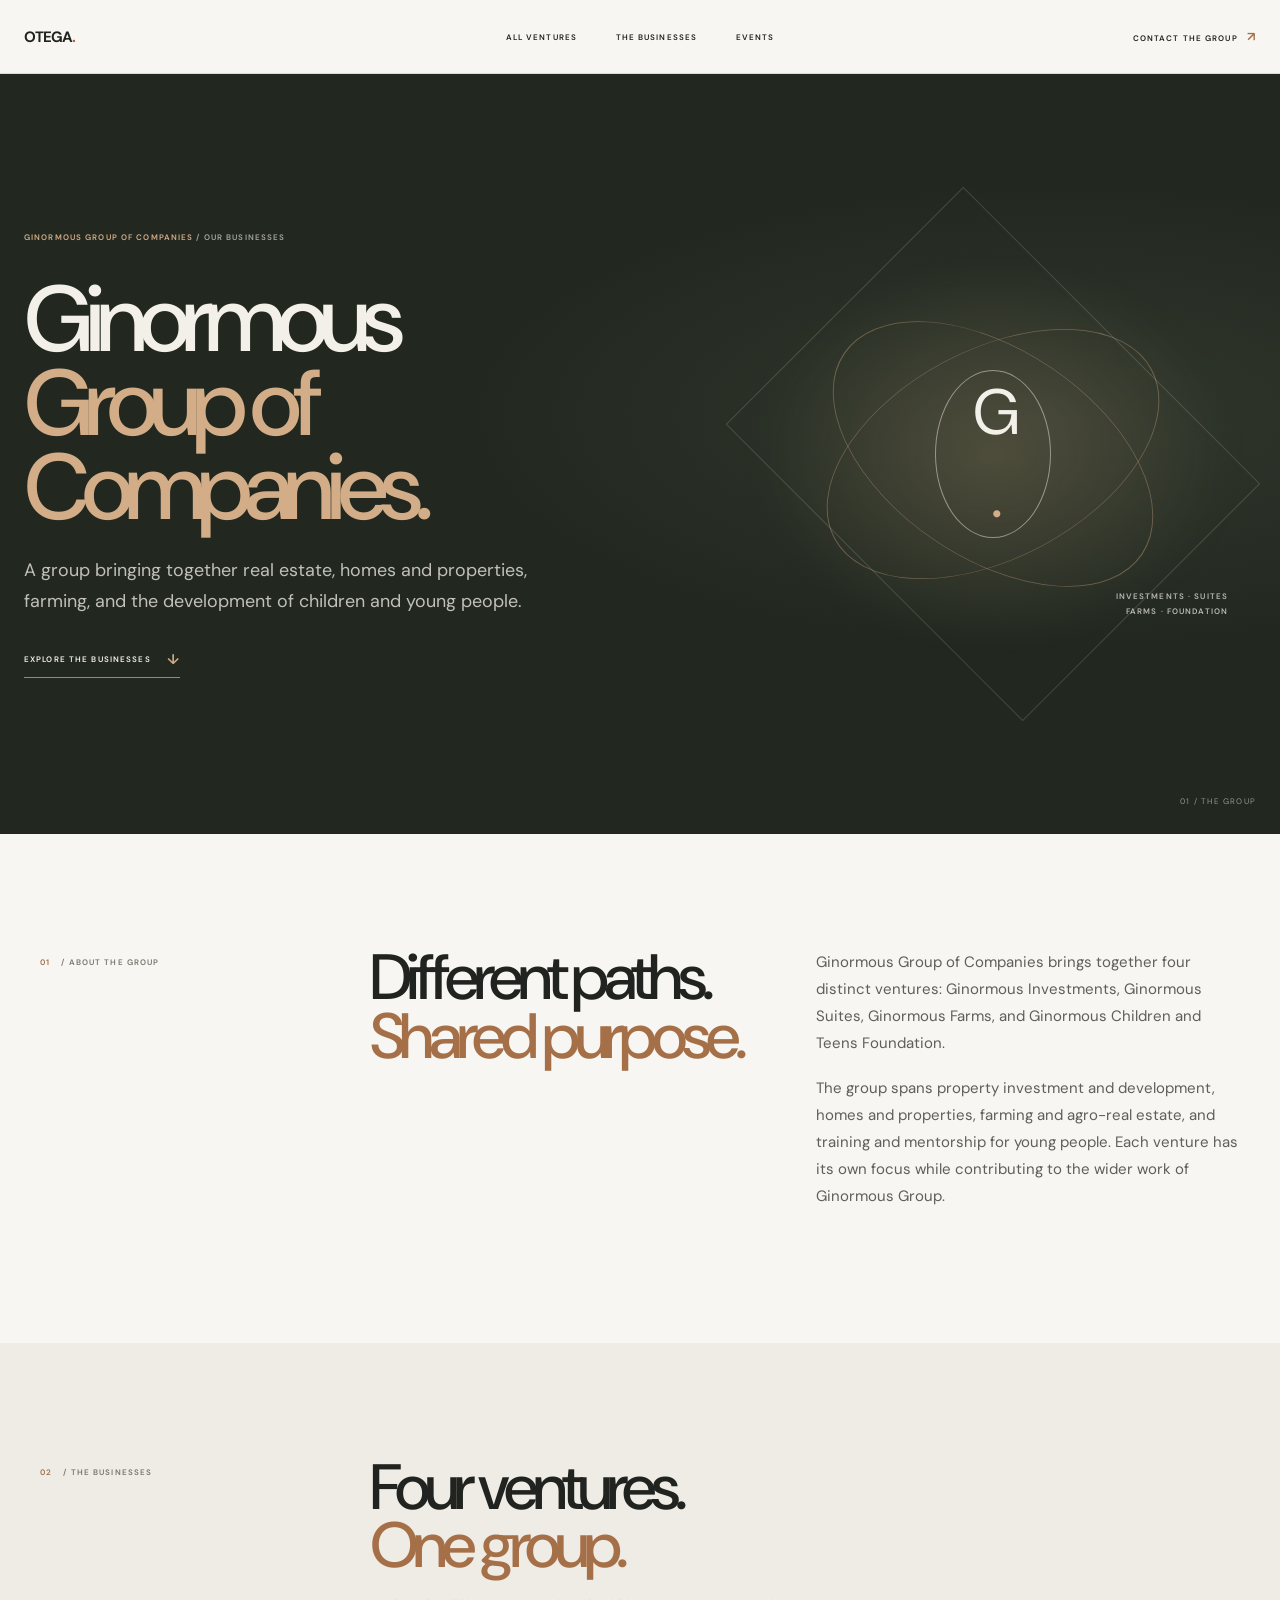
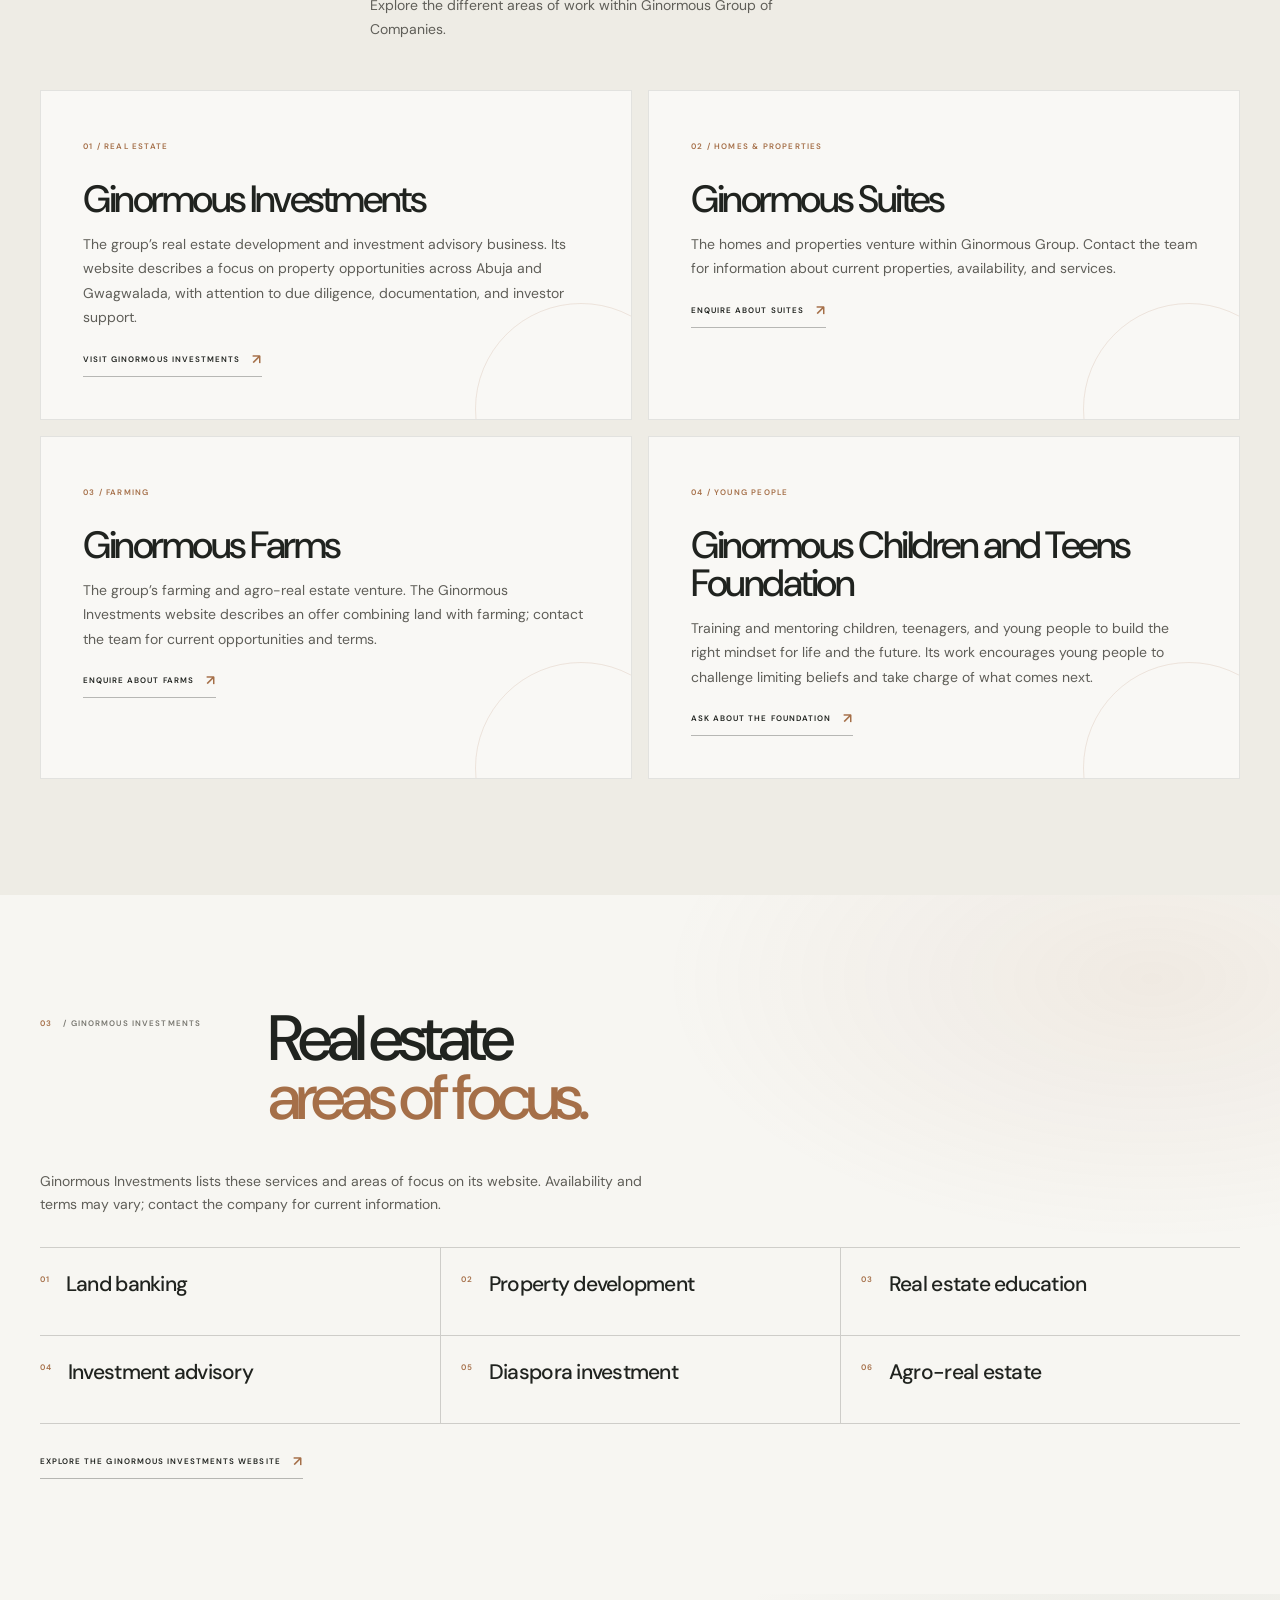
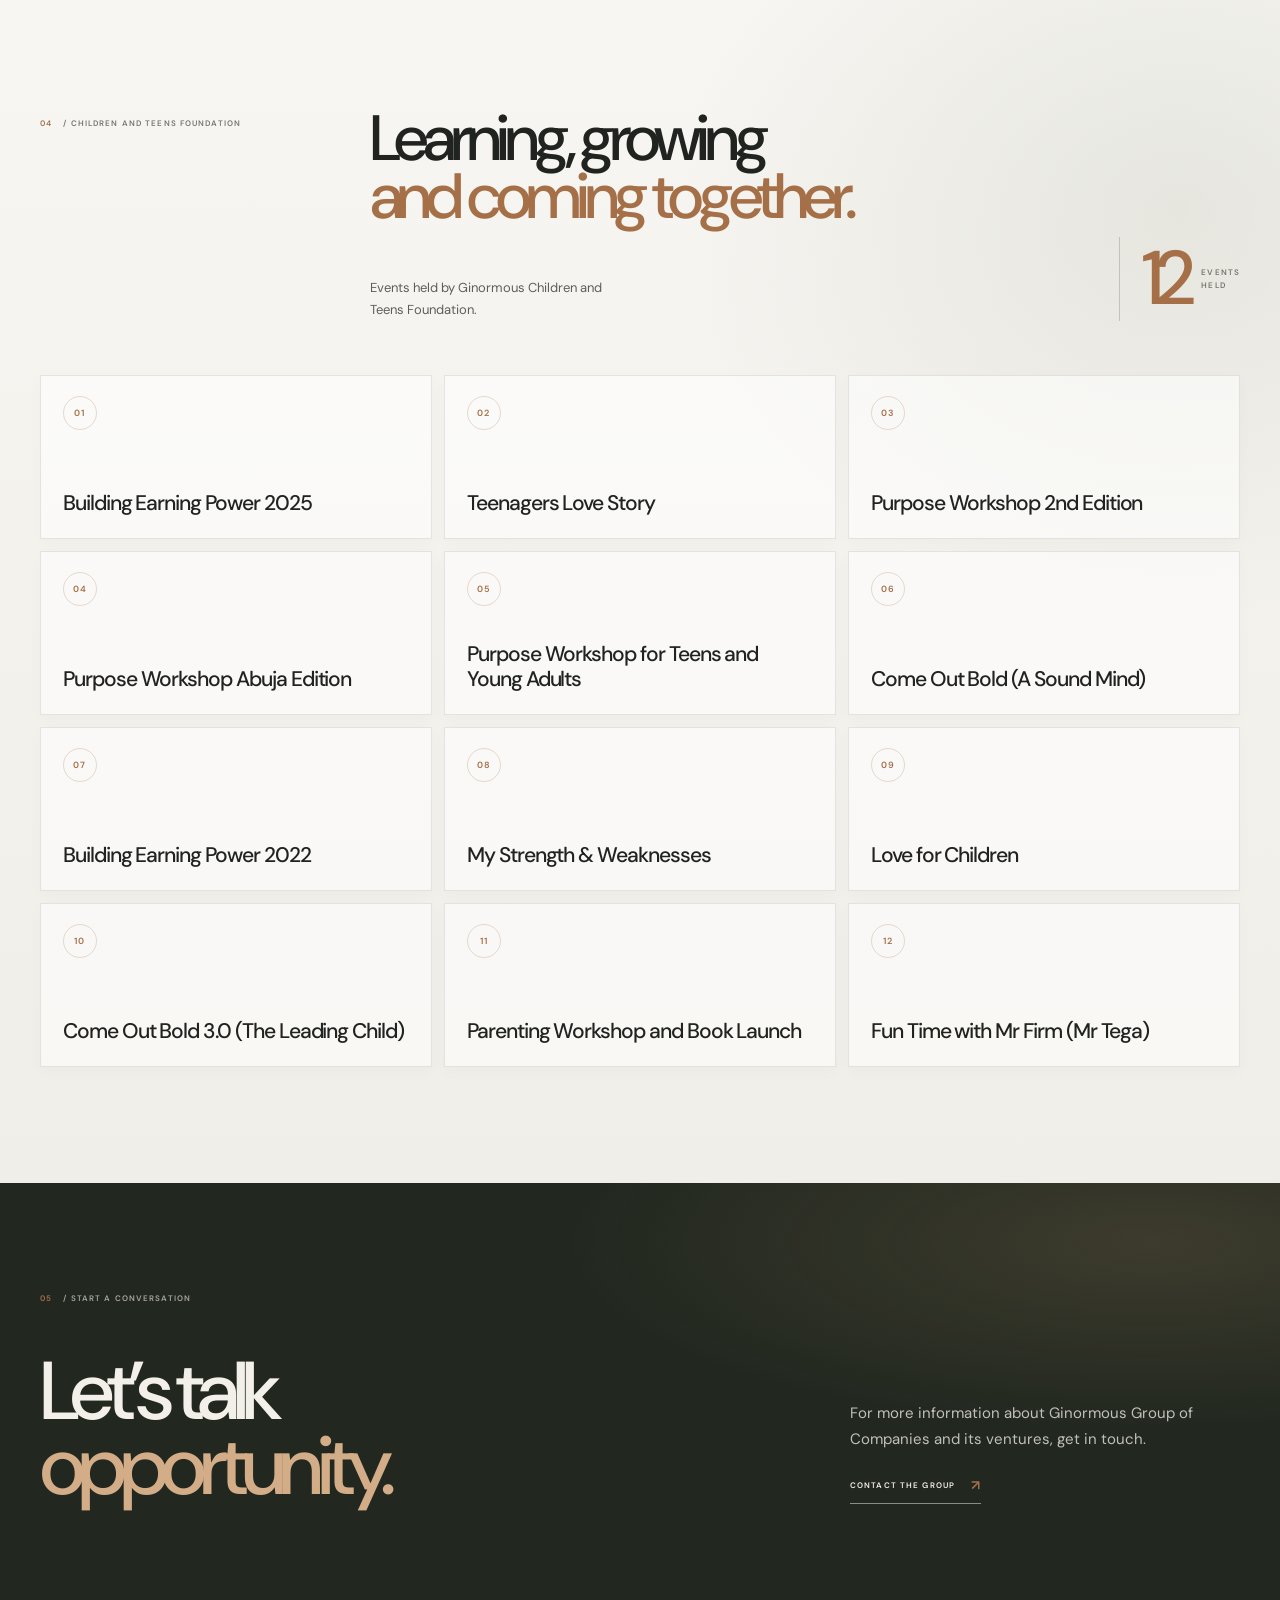
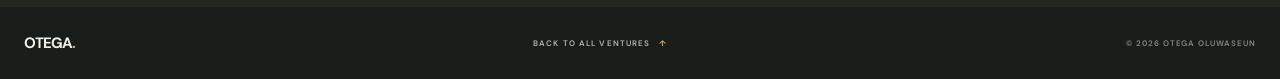
==== ginormous-group.html @ bd90fb44 "Deploy Otega Oluwaseun portfolio Co-authored-by: Copilot <223556219+Copilot@users.noreply.github.com" ====
<!doctype html>
<html lang="en">
  <head>
    <meta charset="UTF-8" />
    <meta name="viewport" content="width=device-width, initial-scale=1" />
    <meta
      name="description"
      content="Learn about Ginormous Group of Companies and its businesses in real estate, homes and properties, farming, and youth development."
    />
    <meta name="theme-color" content="#20231f" />
    <title>Ginormous Group of Companies — Otega Oluwaseun</title>
    <link rel="preconnect" href="https://fonts.googleapis.com" />
    <link rel="preconnect" href="https://fonts.gstatic.com" crossorigin />
    <link
      href="https://fonts.googleapis.com/css2?family=DM+Sans:wght@400;500;600;700&display=swap"
      rel="stylesheet"
    />
    <link rel="stylesheet" href="styles.css" />
    <link rel="stylesheet" href="venture-pages.css" />
    <script src="animations.js" defer></script>
  </head>
  <body class="venture-detail-page ginormous-group-page">
    <a class="skip-link" href="#main-content">Skip to content</a>
    <div class="reading-progress" role="progressbar" aria-label="Page reading progress" aria-valuemin="0" aria-valuemax="100" aria-valuenow="0"><span></span></div>
    <header class="venture-page-header">
      <a class="wordmark" href="index.html" aria-label="Otega Oluwaseun home">OTEGA<span>.</span></a>
      <nav class="venture-page-nav" aria-label="Page navigation">
        <a href="index.html#ventures">ALL VENTURES</a>
        <a href="#group-businesses">THE BUSINESSES</a>
        <a href="#foundation-events">EVENTS</a>
      </nav>
      <a class="venture-page-contact" href="mailto:hello@otegaolu.com?subject=Ginormous%20Group%20enquiry">CONTACT THE GROUP <span aria-hidden="true">↗</span></a>
    </header>

    <main id="main-content" tabindex="-1">
      <section class="venture-detail-hero" aria-labelledby="page-title">
        <div class="venture-detail-hero-copy">
          <p class="venture-detail-eyebrow"><span>GINORMOUS GROUP OF COMPANIES</span> / OUR BUSINESSES</p>
          <h1 id="page-title">Ginormous<br /><span>Group of Companies.</span></h1>
          <p class="venture-detail-lead">
            A group bringing together real estate, homes and properties,
            farming, and the development of children and young people.
          </p>
          <a class="detail-action" href="#group-businesses">EXPLORE THE BUSINESSES <span aria-hidden="true">↓</span></a>
        </div>
        <div class="venture-detail-art venture-detail-art--group" aria-hidden="true">
          <span class="detail-art-orbit detail-art-orbit-one"></span>
          <span class="detail-art-orbit detail-art-orbit-two"></span>
          <div class="detail-art-core">G<span>.</span></div>
          <span class="detail-art-caption">INVESTMENTS · SUITES<br />FARMS · FOUNDATION</span>
        </div>
        <span class="venture-detail-index" aria-hidden="true">01 / THE GROUP</span>
      </section>

      <section class="venture-detail-intro" aria-labelledby="group-intro-title">
        <p class="detail-section-label" data-reveal><span>01</span> / ABOUT THE GROUP</p>
        <div class="detail-intro-copy" data-reveal>
          <h2 id="group-intro-title">Different paths.<br /><span>Shared purpose.</span></h2>
          <div>
            <p>
              Ginormous Group of Companies brings together four distinct
              ventures: Ginormous Investments, Ginormous Suites, Ginormous
              Farms, and Ginormous Children and Teens Foundation.
            </p>
            <p>
              The group spans property investment and development, homes and
              properties, farming and agro-real estate, and training and
              mentorship for young people. Each venture has its own focus while
              contributing to the wider work of Ginormous Group.
            </p>
          </div>
        </div>
      </section>

      <section class="group-business-section" id="group-businesses" aria-labelledby="group-businesses-title">
        <header class="group-business-heading" data-reveal>
          <p class="detail-section-label"><span>02</span> / THE BUSINESSES</p>
          <div>
            <h2 id="group-businesses-title">Four ventures.<br /><span>One group.</span></h2>
            <p>Explore the different areas of work within Ginormous Group of Companies.</p>
          </div>
        </header>
        <div class="group-venture-grid">
          <article class="group-venture-card group-venture-card--investments" data-reveal>
            <span class="group-venture-number">01 / REAL ESTATE</span>
            <h3>Ginormous Investments</h3>
            <p>
              The group’s real estate development and investment advisory
              business. Its website describes a focus on property opportunities
              across Abuja and Gwagwalada, with attention to due diligence,
              documentation, and investor support.
            </p>
            <a class="detail-source-link" href="https://ginormousinvestments.com" target="_blank" rel="noopener noreferrer">
              VISIT GINORMOUS INVESTMENTS <span aria-hidden="true">↗</span>
            </a>
          </article>
          <article class="group-venture-card group-venture-card--suites" data-reveal>
            <span class="group-venture-number">02 / HOMES &amp; PROPERTIES</span>
            <h3>Ginormous Suites</h3>
            <p>
              The homes and properties venture within Ginormous Group. Contact
              the team for information about current properties, availability,
              and services.
            </p>
            <a class="detail-source-link" href="mailto:hello@otegaolu.com?subject=Ginormous%20Suites%20enquiry">
              ENQUIRE ABOUT SUITES <span aria-hidden="true">↗</span>
            </a>
          </article>
          <article class="group-venture-card group-venture-card--farms" data-reveal>
            <span class="group-venture-number">03 / FARMING</span>
            <h3>Ginormous Farms</h3>
            <p>
              The group’s farming and agro-real estate venture. The Ginormous
              Investments website describes an offer combining land with
              farming; contact the team for current opportunities and terms.
            </p>
            <a class="detail-source-link" href="mailto:hello@otegaolu.com?subject=Ginormous%20Farms%20enquiry">
              ENQUIRE ABOUT FARMS <span aria-hidden="true">↗</span>
            </a>
          </article>
          <article class="group-venture-card group-venture-card--foundation" data-reveal>
            <span class="group-venture-number">04 / YOUNG PEOPLE</span>
            <h3>Ginormous Children and Teens Foundation</h3>
            <p>
              Training and mentoring children, teenagers, and young people to
              build the right mindset for life and the future. Its work
              encourages young people to challenge limiting beliefs and take
              charge of what comes next.
            </p>
            <a class="detail-source-link" href="mailto:hello@otegaolu.com?subject=Ginormous%20Children%20and%20Teens%20Foundation%20enquiry">
              ASK ABOUT THE FOUNDATION <span aria-hidden="true">↗</span>
            </a>
          </article>
        </div>
      </section>

      <section class="detail-services-section" aria-labelledby="investment-services-title">
        <div class="detail-focus-heading" data-reveal>
          <p class="detail-section-label"><span>03</span> / GINORMOUS INVESTMENTS</p>
          <h2 id="investment-services-title">Real estate<br /><span>areas of focus.</span></h2>
        </div>
        <p class="detail-services-intro" data-reveal>
          Ginormous Investments lists these services and areas of focus on its
          website. Availability and terms may vary; contact the company for
          current information.
        </p>
        <ul class="detail-services-grid">
          <li data-reveal><span>01</span><strong>Land banking</strong></li>
          <li data-reveal><span>02</span><strong>Property development</strong></li>
          <li data-reveal><span>03</span><strong>Real estate education</strong></li>
          <li data-reveal><span>04</span><strong>Investment advisory</strong></li>
          <li data-reveal><span>05</span><strong>Diaspora investment</strong></li>
          <li data-reveal><span>06</span><strong>Agro-real estate</strong></li>
        </ul>
        <a class="detail-source-link" href="https://ginormousinvestments.com" target="_blank" rel="noopener noreferrer">
          EXPLORE THE GINORMOUS INVESTMENTS WEBSITE <span aria-hidden="true">↗</span>
        </a>
      </section>

      <section class="foundation-events-section" id="foundation-events" aria-labelledby="foundation-events-title">
        <header class="foundation-events-heading" data-reveal>
          <p class="detail-section-label"><span>04</span> / CHILDREN AND TEENS FOUNDATION</p>
          <div class="foundation-events-title-block">
            <h2 id="foundation-events-title">Learning, growing<br /><span>and coming together.</span></h2>
            <p>Events held by Ginormous Children and Teens Foundation.</p>
            <div class="foundation-events-count" aria-label="12 events held">
              <span>12</span>
              <span>EVENTS<br />HELD</span>
            </div>
          </div>
        </header>
        <ol class="foundation-events-list">
          <li data-reveal><span>01</span><h3>Building Earning Power 2025</h3></li>
          <li data-reveal><span>02</span><h3>Teenagers Love Story</h3></li>
          <li data-reveal><span>03</span><h3>Purpose Workshop 2nd Edition</h3></li>
          <li data-reveal><span>04</span><h3>Purpose Workshop Abuja Edition</h3></li>
          <li data-reveal><span>05</span><h3>Purpose Workshop for Teens and Young Adults</h3></li>
          <li data-reveal><span>06</span><h3>Come Out Bold (A Sound Mind)</h3></li>
          <li data-reveal><span>07</span><h3>Building Earning Power 2022</h3></li>
          <li data-reveal><span>08</span><h3>My Strength &amp; Weaknesses</h3></li>
          <li data-reveal><span>09</span><h3>Love for Children</h3></li>
          <li data-reveal><span>10</span><h3>Come Out Bold 3.0 (The Leading Child)</h3></li>
          <li data-reveal><span>11</span><h3>Parenting Workshop and Book Launch</h3></li>
          <li data-reveal><span>12</span><h3>Fun Time with Mr Firm (Mr Tega)</h3></li>
        </ol>
      </section>

      <section class="detail-cta" aria-labelledby="group-cta-title">
        <p class="detail-section-label" data-reveal><span>05</span> / START A CONVERSATION</p>
        <div class="detail-cta-row" data-reveal>
          <h2 id="group-cta-title">Let’s talk<br /><span>opportunity.</span></h2>
          <div>
            <p>For more information about Ginormous Group of Companies and its ventures, get in touch.</p>
            <a class="detail-action" href="mailto:hello@otegaolu.com?subject=Ginormous%20Group%20enquiry">CONTACT THE GROUP <span aria-hidden="true">↗</span></a>
          </div>
        </div>
      </section>
    </main>

    <footer class="venture-page-footer">
      <a class="footer-wordmark" href="index.html" aria-label="Otega Oluwaseun home">OTEGA<span>.</span></a>
      <a href="index.html#ventures">BACK TO ALL VENTURES <span aria-hidden="true">↑</span></a>
      <p>© 2026 OTEGA OLUWASEUN</p>
    </footer>
  </body>
</html>
---- styles.css ----
:root {
  color-scheme: light;
  font-family: "DM Sans", Arial, sans-serif;
  color: #171715;
  background: #f7f6f2;
  font-synthesis: none;
  text-rendering: optimizeLegibility;
  -webkit-font-smoothing: antialiased;
  -moz-osx-font-smoothing: grayscale;
  font-optical-sizing: auto;
  font-weight: 400;

  --paper: #f7f6f2;
  --ink: #171715;
  --muted: #77766f;
  --rule: rgba(23, 23, 21, 0.18);
  --card: #ece8e1;
  --about-bg: #20231f;
  --about-ink: #f3f0e9;
  --about-muted: #a7a69e;
  --about-accent: #c99d70;
  --accent-rust: #a56f48;
  --accent-olive: #747d65;
  --surface-soft: #eeece5;
  --ease-out: cubic-bezier(0.2, 0.7, 0.2, 1);
}

* {
  box-sizing: border-box;
}

html {
  overflow-x: clip;
  scroll-behavior: smooth;
  scroll-padding-top: 24px;
}

body {
  min-height: 100vh;
  margin: 0;
  overflow-x: hidden;
  background: var(--paper);
}

.reading-progress {
  position: fixed;
  z-index: 20;
  inset: 0 0 auto;
  height: 2px;
  background: transparent;
  pointer-events: none;
}

.reading-progress span {
  display: block;
  width: 100%;
  height: 100%;
  background: linear-gradient(90deg, var(--accent-rust), #d5b78f);
  transform: scaleX(var(--reading-progress, 0));
  transform-origin: left center;
  will-change: transform;
}

.skip-link {
  position: fixed;
  z-index: 30;
  top: 12px;
  left: 12px;
  padding: 12px 16px;
  color: #f3f0e9;
  background: #20231f;
  font-size: 13px;
  font-weight: 600;
  transform: translateY(calc(-100% - 16px));
  transition: transform 180ms ease;
}

.skip-link:focus {
  transform: translateY(0);
}

a {
  color: inherit;
  text-decoration: none;
}

::selection {
  color: var(--about-ink);
  background: var(--accent-rust);
}

:focus-visible {
  outline: 2px solid var(--accent-rust);
  outline-offset: 4px;
}

img {
  display: block;
  max-width: 100%;
}

main {
  width: 100%;
}

.hero {
  width: min(100% - 48px, 1600px);
  min-height: 100vh;
  margin: 0 auto;
  display: flex;
  flex-direction: column;
}

.site-header {
  position: relative;
  z-index: 5;
  display: grid;
  grid-template-columns: 1fr 1fr 1fr;
  align-items: center;
  min-height: 72px;
  padding: 0 4px;
  border-bottom: 1px solid var(--rule);
}

.wordmark {
  width: fit-content;
  font-size: 15px;
  font-weight: 700;
  letter-spacing: -0.07em;
}

.wordmark span {
  color: #a45d3f;
}

.main-nav {
  display: flex;
  justify-content: center;
  gap: clamp(20px, 3.2vw, 48px);
}

.menu-toggle,
.nav-contact {
  display: none;
}

.main-nav a,
.contact-link,
.eyebrow,
.copy-index,
.text-link {
  font-size: 9px;
  font-weight: 600;
  letter-spacing: 0.12em;
}

.main-nav a,
.contact-link,
.text-link {
  transition: opacity 160ms ease;
}

.main-nav a:hover,
.contact-link:hover,
.text-link:hover {
  opacity: 0.55;
}

.main-nav a[aria-current="location"] {
  color: var(--accent-rust);
}

.contact-link {
  justify-self: end;
}

.contact-link span {
  margin-left: 7px;
  font-size: 13px;
}

.hero-stage {
  position: relative;
  isolation: isolate;
  flex: 1;
  min-height: min(780px, calc(100vh - 72px));
  overflow: hidden;
  background:
    radial-gradient(ellipse at 50% 84%, rgba(201, 196, 184, 0.19), transparent 44%),
    linear-gradient(180deg, rgba(255, 255, 255, 0.16), transparent 50%);
}

.hero-stage h1 {
  position: absolute;
  z-index: 1;
  top: 9%;
  left: 50%;
  width: 100%;
  margin: 0;
  transform: translateX(-50%);
  font-size: clamp(68px, 11vw, 188px);
  font-weight: 500;
  letter-spacing: -0.095em;
  line-height: 0.8;
  text-align: center;
  white-space: nowrap;
}

.mobile-break {
  display: none;
}

.hero-portrait {
  position: absolute;
  z-index: 2;
  bottom: -18%;
  left: 50%;
  width: min(118vw, 1500px);
  height: 170%;
  transform: translate(-50%, 380px);
  object-fit: contain;
  object-position: center bottom;
}

.portrait-card {
  position: absolute;
  z-index: 3;
  top: 43%;
  left: 6%;
  width: clamp(128px, 17vw, 225px);
  padding: 8px;
  background: #f4f2ec;
  box-shadow: 0 20px 50px rgba(34, 30, 25, 0.11);
}

.portrait-card img {
  display: block;
  width: 100%;
  height: clamp(140px, 20vw, 252px);
  background: #dedbd4;
  object-fit: cover;
  object-position: center 16%;
}

.intro-copy {
  position: absolute;
  z-index: 3;
  top: 44%;
  right: 4%;
  width: min(240px, 23%);
}

.intro-copy p {
  margin: 0;
  color: #5f5e58;
  font-size: 11px;
  line-height: 1.65;
}

.text-link {
  display: inline-block;
  margin-top: 20px;
  padding-bottom: 5px;
  border-bottom: 1px solid var(--rule);
  font-size: 8px;
}

.text-link span {
  margin-left: 5px;
  font-size: 12px;
}

.about-section {
  width: 100%;
  margin: 0;
  padding: clamp(88px, 10vw, 152px) 24px;
  color: var(--about-ink);
  background: var(--about-bg);
}

.about-inner {
  display: grid;
  grid-template-columns: minmax(320px, 0.82fr) minmax(0, 1.18fr);
  align-items: center;
  gap: clamp(48px, 8vw, 128px);
  width: min(100%, 1320px);
  margin: 0 auto;
}

.about-copy {
  max-width: 740px;
}

.about-kicker {
  display: flex;
  align-items: center;
  gap: 12px;
  margin: 0 0 28px;
  color: var(--about-muted);
  font-size: 10px;
  font-weight: 600;
  letter-spacing: 0.16em;
  text-transform: uppercase;
}

.about-kicker span {
  color: var(--about-accent);
}

.about-copy h2 {
  margin: 0 0 26px;
  font-size: clamp(64px, 9vw, 128px);
  line-height: 0.78;
  letter-spacing: -0.09em;
  font-weight: 400;
}

.about-copy h2 span {
  color: var(--about-accent);
}

.about-copy .about-lead {
  max-width: 680px;
  margin: 0 0 30px;
  padding-bottom: 30px;
  border-bottom: 1px solid rgba(243, 240, 233, 0.22);
  color: var(--about-ink);
  font-size: clamp(21px, 2.4vw, 32px);
  line-height: 1.35;
  letter-spacing: -0.045em;
}

.about-copy .about-story {
  max-width: 650px;
  margin: 0 0 18px;
  color: #c9c8c0;
  font-size: clamp(15px, 1.25vw, 18px);
  line-height: 1.75;
}

.about-visual {
  position: relative;
  align-self: stretch;
  min-height: 620px;
}

.about-visual-frame {
  position: sticky;
  top: 32px;
  width: 100%;
  height: min(70vw, 720px);
  min-height: 560px;
  overflow: hidden;
  background:
    radial-gradient(ellipse at 50% 34%, rgba(246, 238, 222, 0.62), transparent 49%),
    linear-gradient(155deg, #c8c0b1, #8f887c);
  box-shadow: 0 28px 72px rgba(0, 0, 0, 0.18);
}

.about-visual-frame img {
  position: absolute;
  inset: auto 0 0;
  width: 100%;
  height: 94%;
  object-fit: contain;
  object-position: center bottom;
}

.about-image-index,
.about-image-caption {
  position: absolute;
  z-index: 1;
  color: rgba(32, 35, 31, 0.72);
  font-size: 9px;
  font-weight: 600;
  letter-spacing: 0.16em;
}

.about-image-index {
  top: 22px;
  left: 22px;
}

.about-image-caption {
  right: 22px;
  bottom: 22px;
  color: var(--about-ink);
}

.journey-section {
  --journey-bg: #f7f6f2;
  --journey-ink: #20231f;
  --journey-muted: #77766f;
  --journey-accent: var(--accent-rust);

  padding: clamp(80px, 10vw, 144px) 24px;
  color: var(--journey-ink);
  background:
    radial-gradient(ellipse at 92% 10%, rgba(116, 125, 101, 0.1), transparent 34%),
    var(--journey-bg);
}

.journey-inner {
  width: min(100%, 1120px);
  margin: 0 auto;
}

.journey-heading {
  margin-bottom: clamp(44px, 7vw, 88px);
}

.journey-kicker,
.journey-stage,
.journey-note {
  font-size: 9px;
  font-weight: 600;
  letter-spacing: 0.15em;
}

.journey-kicker {
  margin: 0 0 28px;
  color: var(--journey-muted);
}

.journey-kicker span {
  color: var(--journey-accent);
}

.journey-heading-row {
  display: flex;
  align-items: end;
  justify-content: space-between;
  gap: 48px;
}

.journey-heading h2 {
  margin: 0;
  font-size: clamp(60px, 8vw, 108px);
  font-weight: 500;
  letter-spacing: -0.085em;
  line-height: 0.82;
}

.journey-heading h2 span {
  color: var(--journey-accent);
}

.journey-heading-row > p {
  max-width: 380px;
  margin: 0 0 4px;
  color: #5f5e58;
  font-size: 15px;
  line-height: 1.7;
}

.journey-timeline {
  position: relative;
  display: grid;
  gap: 0;
  margin: 0;
  padding: 0;
  list-style: none;
}

.journey-timeline::before {
  position: absolute;
  top: 28px;
  bottom: 28px;
  left: 31px;
  width: 1px;
  background: linear-gradient(
    to bottom,
    rgba(165, 111, 72, 0.1),
    rgba(165, 111, 72, 0.65) 18%,
    rgba(116, 125, 101, 0.5) 82%,
    rgba(116, 125, 101, 0.1)
  );
  content: "";
}

.journey-milestone {
  position: relative;
  display: grid;
  grid-template-columns: 64px minmax(0, 1fr) minmax(140px, 0.35fr);
  align-items: start;
  gap: clamp(20px, 4vw, 48px);
  min-height: 204px;
  padding: 0 0 48px;
}

.journey-marker {
  position: relative;
  z-index: 1;
  display: grid;
  width: 64px;
  height: 64px;
  place-items: center;
  border: 1px solid rgba(165, 111, 72, 0.48);
  border-radius: 50%;
  color: var(--journey-accent);
  background: var(--journey-bg);
  font-size: 11px;
  font-weight: 600;
  letter-spacing: 0.08em;
  transition:
    color 240ms ease,
    background 240ms ease,
    border-color 240ms ease,
    transform 320ms var(--ease-out);
}

.journey-milestone:hover .journey-marker {
  color: #f3f0e9;
  background: var(--journey-accent);
  border-color: var(--journey-accent);
  transform: scale(1.06);
}

.journey-milestone-copy {
  max-width: 620px;
  padding: 4px 0 30px;
  border-bottom: 1px solid var(--rule);
}

.journey-stage {
  margin: 0 0 13px;
  color: var(--journey-accent);
  font-size: 8px;
}

.journey-milestone h3 {
  margin: 0 0 12px;
  font-size: clamp(25px, 3vw, 38px);
  font-weight: 500;
  letter-spacing: -0.06em;
  line-height: 1.05;
}

.insight-card {
  transition:
    background-color 240ms ease,
    padding 320ms var(--ease-out);
}

.journey-milestone-copy > p:last-child {
  max-width: 600px;
  margin: 0;
  color: #5f5e58;
  font-size: 15px;
  line-height: 1.7;
}

.journey-note {
  justify-self: end;
  padding-top: 8px;
  color: var(--journey-muted);
  font-size: 8px;
  text-align: right;
}

.journey-signoff {
  display: flex;
  align-items: center;
  gap: 18px;
  max-width: 760px;
  margin: 12px 0 0 112px;
  color: #5f5e58;
  font-size: clamp(17px, 2vw, 23px);
  line-height: 1.5;
  letter-spacing: -0.035em;
}

.journey-signoff span {
  color: var(--journey-accent);
  font-family: Georgia, serif;
  font-size: 64px;
  line-height: 0.5;
}

.direction-section {
  --direction-bg: #f0eee8;
  --direction-ink: #20231f;
  --direction-muted: #77766f;
  --direction-accent: var(--accent-rust);

  padding: clamp(88px, 10vw, 144px) 24px 32px;
  color: var(--direction-ink);
  background:
    radial-gradient(ellipse at 92% 10%, rgba(201, 157, 112, 0.13), transparent 34%),
    var(--direction-bg);
}

.direction-inner {
  width: min(100%, 1320px);
  margin: 0 auto;
}

.direction-heading {
  display: grid;
  grid-template-columns: 1fr 1.15fr 0.85fr;
  align-items: end;
  gap: 32px;
  margin-bottom: 48px;
}

.direction-kicker,
.direction-label,
.diagram-note,
.mission-card-foot,
.direction-footer {
  font-size: 9px;
  font-weight: 600;
  letter-spacing: 0.15em;
}

.direction-kicker {
  align-self: start;
  margin: 10px 0 0;
  color: var(--direction-muted);
}

.direction-kicker span,
.direction-label span {
  color: var(--direction-accent);
}

.direction-heading h2 {
  margin: 0;
  font-size: clamp(56px, 7.3vw, 100px);
  font-weight: 500;
  letter-spacing: -0.085em;
  line-height: 0.84;
}

.direction-heading h2 span {
  color: var(--direction-accent);
}

.direction-intro {
  max-width: 290px;
  margin: 0 0 4px;
  color: #5f5e58;
  font-size: 15px;
  line-height: 1.65;
}

.vision-card {
  position: relative;
  display: grid;
  grid-template-columns: 0.95fr 1.05fr;
  align-items: center;
  min-height: 420px;
  overflow: hidden;
  padding: clamp(32px, 5vw, 72px);
  color: var(--about-ink);
  background:
    radial-gradient(ellipse at 78% 6%, rgba(201, 157, 112, 0.14), transparent 35%),
    #222820;
  box-shadow: 0 24px 64px rgba(20, 24, 19, 0.1);
}

.vision-card::before,
.vision-card::after {
  position: absolute;
  width: 290px;
  height: 290px;
  border: 1px solid rgba(213, 183, 143, 0.12);
  border-radius: 50%;
  content: "";
  pointer-events: none;
}

.vision-card::before {
  top: -190px;
  right: 10%;
}

.vision-card::after {
  top: -155px;
  right: calc(10% + 35px);
}

.vision-copy {
  position: relative;
  z-index: 1;
  max-width: 500px;
}

.direction-label {
  margin: 0 0 24px;
  color: #b9b8af;
}

.vision-copy h3 {
  margin: 0 0 18px;
  font-size: clamp(36px, 4.5vw, 58px);
  font-weight: 500;
  letter-spacing: -0.065em;
  line-height: 0.96;
}

.vision-statement {
  max-width: 490px;
  margin: 0;
  color: #d3d1c9;
  font-size: clamp(15px, 1.4vw, 18px);
  line-height: 1.75;
}

.vision-diagram {
  position: relative;
  justify-self: center;
  width: min(100%, 460px);
}

.vision-diagram svg {
  display: block;
  width: 100%;
  overflow: visible;
}

.vision-diagram text {
  fill: #e8e4da;
  font-family: "DM Sans", Arial, sans-serif;
  font-size: 10px;
  font-weight: 600;
  letter-spacing: 1.8px;
}

.diagram-track,
.diagram-flow {
  fill: none;
  stroke-linecap: round;
  stroke-width: 1.5;
}

.diagram-track {
  stroke: rgba(232, 228, 218, 0.2);
}

.diagram-flow {
  stroke: url("#vision-path");
  stroke-dasharray: 8 10;
  animation: vision-flow 8s linear infinite;
}

.diagram-flow-delay {
  animation-delay: -4s;
}

.diagram-core {
  fill: #30382d;
  stroke: #d5b78f;
  stroke-width: 1.5;
}

.diagram-node {
  fill: #30382d;
  stroke: #8f9b7c;
  stroke-width: 1.5;
}

.diagram-spark {
  fill: #e7c89e;
  transform-box: fill-box;
  transform-origin: center;
  animation: vision-pulse 3s ease-in-out infinite;
}

.diagram-note {
  display: block;
  margin-top: -6px;
  color: #b9b8af;
  text-align: center;
  font-size: 8px;
}

.mission-heading {
  display: flex;
  align-items: baseline;
  justify-content: space-between;
  gap: 24px;
  margin: clamp(64px, 8vw, 112px) 0 24px;
  padding-bottom: 16px;
  border-bottom: 1px solid var(--rule);
}

.mission-heading .direction-label {
  margin: 0;
  color: var(--direction-muted);
}

.mission-heading > p:last-child {
  margin: 0;
  color: #5f5e58;
  font-size: 14px;
}

.mission-grid {
  display: grid;
  grid-template-columns: repeat(2, minmax(0, 1fr));
  gap: 18px;
}

.mission-card {
  position: relative;
  display: flex;
  min-height: 340px;
  flex-direction: column;
  padding: clamp(26px, 4vw, 48px);
  overflow: hidden;
  border: 1px solid rgba(32, 35, 31, 0.04);
  transition:
    transform 320ms var(--ease-out),
    box-shadow 320ms var(--ease-out),
    filter 320ms ease;
}

.mission-card:hover {
  transform: translateY(-7px);
  box-shadow: 0 20px 46px rgba(32, 35, 31, 0.12);
  filter: saturate(1.08);
}

.mission-card-growth {
  color: #f4f1e9;
  background: linear-gradient(145deg, #7d876e, var(--accent-olive));
}

.mission-card-wealth {
  color: #f4f1e9;
  background: linear-gradient(145deg, #b37b51, #95623f);
}

.mission-card::after {
  position: absolute;
  right: -55px;
  bottom: -140px;
  width: 280px;
  height: 280px;
  border: 1px solid rgba(255, 255, 255, 0.18);
  border-radius: 50%;
  content: "";
  pointer-events: none;
}

.mission-card-top {
  display: flex;
  align-items: flex-start;
  justify-content: space-between;
}

.mission-number {
  font-size: 10px;
  font-weight: 600;
  letter-spacing: 0.12em;
  opacity: 0.74;
}

.mission-card-top svg {
  width: 44px;
  fill: none;
  stroke: currentColor;
  stroke-linecap: round;
  stroke-linejoin: round;
  stroke-width: 1.5;
  opacity: 0.88;
  transition: transform 240ms ease;
}

.mission-card:hover .mission-card-top svg {
  transform: translateY(-4px);
}

.mission-card h3 {
  margin: auto 0 14px;
  padding-top: 40px;
  font-size: clamp(34px, 4vw, 54px);
  font-weight: 500;
  letter-spacing: -0.065em;
  line-height: 0.96;
}

.mission-card > p {
  max-width: 520px;
  margin: 0;
  font-size: 15px;
  line-height: 1.7;
  color: rgba(255, 255, 255, 0.86);
}

.mission-card-foot {
  margin-top: 28px;
  padding-top: 16px;
  border-top: 1px solid rgba(255, 255, 255, 0.26);
  font-size: 8px;
}

.direction-footer {
  display: flex;
  justify-content: space-between;
  gap: 20px;
  margin-top: 80px;
  padding: 20px 0 8px;
  border-top: 1px solid rgba(32, 35, 31, 0.18);
  color: var(--direction-muted);
  font-size: 8px;
}

.direction-footer a {
  transition: color 160ms ease;
}

.direction-footer a:hover {
  color: var(--direction-ink);
}

.direction-footer a span {
  margin-left: 6px;
  color: var(--direction-accent);
  font-size: 13px;
}

@keyframes vision-flow {
  to {
    stroke-dashoffset: -72;
  }
}

@keyframes vision-pulse {
  50% {
    opacity: 0.45;
    transform: scale(0.7);
  }
}

.ventures-section {
  --ventures-bg: #f7f6f2;
  --ventures-ink: #20231f;
  --ventures-muted: #77766f;
  --ventures-accent: var(--accent-rust);

  padding: clamp(88px, 10vw, 144px) 24px 32px;
  color: var(--ventures-ink);
  background:
    radial-gradient(ellipse at 2% 12%, rgba(116, 125, 101, 0.1), transparent 30%),
    var(--ventures-bg);
}

.ventures-inner {
  width: min(100%, 1320px);
  margin: 0 auto;
}

.ventures-heading {
  margin-bottom: clamp(42px, 5.5vw, 72px);
}

.ventures-kicker,
.brand-eyebrow,
.venture-type,
.art-label,
.brand-coordinate,
.brand-link,
.ventures-footer {
  font-size: 9px;
  font-weight: 600;
  letter-spacing: 0.15em;
}

.ventures-kicker {
  margin: 0 0 28px;
  color: var(--ventures-muted);
}

.ventures-kicker span {
  color: var(--ventures-accent);
}

.ventures-title-row {
  display: flex;
  align-items: end;
  justify-content: space-between;
  gap: 48px;
}

.ventures-title-row h2 {
  margin: 0;
  font-size: clamp(58px, 8vw, 108px);
  font-weight: 500;
  letter-spacing: -0.085em;
  line-height: 0.84;
}

.ventures-title-row h2 span {
  color: var(--ventures-accent);
}

.ventures-title-row > p {
  max-width: 360px;
  margin: 0 0 4px;
  color: #5f5e58;
  font-size: 15px;
  line-height: 1.7;
}

.ventures-layout {
  display: grid;
  grid-template-columns: minmax(0, 1fr);
  gap: 18px;
}

.ventures-brand {
  position: relative;
  display: flex;
  min-height: 0;
  flex-direction: column;
  align-items: flex-start;
  padding: clamp(28px, 4vw, 48px);
  overflow: hidden;
  color: #f3f0e9;
  background:
    radial-gradient(ellipse at 82% 18%, rgba(201, 157, 112, 0.22), transparent 32%),
    linear-gradient(145deg, #282d25, #1d211c);
}

.ventures-brand::before,
.ventures-brand::after {
  position: absolute;
  right: -120px;
  bottom: -96px;
  width: 360px;
  height: 360px;
  border: 1px solid rgba(213, 183, 143, 0.16);
  border-radius: 50%;
  content: "";
  pointer-events: none;
}

.ventures-brand::after {
  right: -72px;
  bottom: -48px;
}

.brand-mark {
  position: relative;
  display: grid;
  width: 68px;
  height: 68px;
  place-items: center;
  margin-bottom: 0;
  border: 1px solid rgba(243, 240, 233, 0.55);
  border-radius: 50%;
  color: #ead7ba;
}

.brand-mark span {
  font-size: 35px;
  font-weight: 400;
  letter-spacing: -0.12em;
}

.brand-mark i {
  position: absolute;
  top: 10px;
  right: 7px;
  width: 7px;
  height: 7px;
  border-radius: 50%;
  background: #d5b78f;
  animation: vision-pulse 3s ease-in-out infinite;
}

.brand-eyebrow {
  position: relative;
  z-index: 1;
  margin: 24px 0 14px;
  color: #c9c8c0;
}

.ventures-brand h3 {
  position: relative;
  z-index: 1;
  margin: 0 0 18px;
  font-size: clamp(34px, 4vw, 52px);
  font-weight: 500;
  letter-spacing: -0.07em;
  line-height: 0.98;
}

.brand-copy {
  position: relative;
  z-index: 1;
  max-width: 320px;
  margin: 0;
  color: #c9c8c0;
  font-size: 14px;
  line-height: 1.7;
}

.brand-link {
  position: relative;
  z-index: 1;
  display: inline-flex;
  align-items: center;
  gap: 12px;
  margin-top: 28px;
  padding-bottom: 8px;
  border-bottom: 1px solid rgba(243, 240, 233, 0.35);
  font-size: 8px;
  transition: color 180ms ease, border-color 180ms ease;
}

.brand-link:hover {
  color: #e7c89e;
  border-color: #e7c89e;
}

.brand-link span {
  font-size: 14px;
}

.brand-coordinate {
  position: relative;
  z-index: 1;
  margin-top: 28px;
  color: #a7a69e;
  font-size: 8px;
}

.venture-cards {
  display: grid;
  grid-template-columns: repeat(2, minmax(0, 1fr));
  gap: 18px;
}

.venture-card {
  position: relative;
  display: flex;
  min-width: 0;
  flex-direction: column;
  overflow: hidden;
  background: var(--surface-soft);
  box-shadow: 0 1px 0 rgba(32, 35, 31, 0.04);
  transition:
    transform 320ms var(--ease-out),
    box-shadow 320ms var(--ease-out);
}

.venture-card:hover {
  transform: translateY(-7px);
  box-shadow: 0 24px 54px rgba(32, 35, 31, 0.15);
}

.venture-art {
  position: relative;
  display: grid;
  min-height: 210px;
  overflow: hidden;
  place-items: center;
}

.venture-art::before {
  position: absolute;
  inset: 14px;
  border: 1px solid rgba(32, 35, 31, 0.13);
  content: "";
  transition: inset 300ms ease;
}

.venture-card:hover .venture-art::before {
  inset: 9px;
}

.venture-art svg {
  display: block;
  width: 100%;
  height: 100%;
  min-height: 210px;
  transition: transform 500ms cubic-bezier(0.2, 0.7, 0.2, 1);
}

.venture-card:hover .venture-art svg {
  transform: scale(1.045);
}

.venture-art-property {
  background:
    radial-gradient(ellipse at 75% 18%, rgba(255, 255, 255, 0.4), transparent 38%),
    linear-gradient(150deg, #e0d9ca, #c0b9a9);
}

.property-sun {
  fill: #b98c62;
  opacity: 0.75;
}

.property-ground,
.property-building,
.property-detail {
  fill: none;
  stroke: #41483c;
  stroke-linecap: round;
  stroke-linejoin: round;
  stroke-width: 2;
}

.property-building-light {
  stroke: #727866;
}

.property-detail {
  stroke-width: 1.5;
  opacity: 0.65;
}

.venture-art-speaker {
  background:
    radial-gradient(ellipse at 50% 26%, rgba(255, 255, 255, 0.38), transparent 40%),
    linear-gradient(145deg, #dce0d4, #aeb8a1);
}

.speaker-sun {
  fill: #d7bc91;
  opacity: 0.9;
}

.speaker-orbit {
  fill: none;
  stroke: rgba(53, 74, 56, 0.3);
  stroke-dasharray: 3 6;
  stroke-width: 1.5;
}

.speaker-person {
  fill: #4b5c48;
  stroke: #354a38;
  stroke-linecap: round;
  stroke-linejoin: round;
  stroke-width: 2;
}

.speaker-person-main {
  fill: #747d65;
  stroke: #4b5c48;
}

.speaker-ground {
  fill: none;
  stroke: rgba(53, 74, 56, 0.65);
  stroke-linecap: round;
  stroke-width: 2;
}

.art-label {
  position: absolute;
  bottom: 25px;
  left: 26px;
  color: rgba(32, 35, 31, 0.72);
  font-size: 8px;
}

.venture-card-copy {
  padding: clamp(22px, 3vw, 34px);
}

.venture-type {
  margin: 0 0 16px;
  color: var(--ventures-accent);
  font-size: 8px;
}

.venture-card-copy h3 {
  margin: 0 0 14px;
  font-size: clamp(28px, 3vw, 40px);
  font-weight: 500;
  letter-spacing: -0.065em;
  line-height: 0.98;
}

.venture-card-copy > p:not(.venture-type) {
  margin: 0;
  color: #5f5e58;
  font-size: 13px;
  line-height: 1.7;
}

.ventures-footer {
  display: flex;
  justify-content: space-between;
  gap: 20px;
  margin-top: 80px;
  padding: 20px 0 8px;
  border-top: 1px solid var(--rule);
  color: var(--ventures-muted);
  font-size: 8px;
}

.ventures-footer a {
  position: relative;
}

.ventures-footer a::after {
  position: absolute;
  right: 0;
  bottom: -5px;
  left: 0;
  height: 1px;
  background: currentColor;
  content: "";
  transform: scaleX(0);
  transform-origin: right;
  transition: transform 220ms ease;
}

.ventures-footer a:hover::after,
.ventures-footer a:focus-visible::after {
  transform: scaleX(1);
  transform-origin: left;
}

.ventures-footer a span {
  margin-left: 6px;
  color: var(--ventures-accent);
  font-size: 13px;
}

.social-links {
  display: flex;
  flex-wrap: wrap;
  justify-content: center;
  gap: 8px 18px;
}

.social-links > span {
  color: var(--ventures-muted);
}

.social-links a {
  transition: color 160ms ease;
}

.social-links a:hover,
.social-links a:focus-visible {
  color: var(--ventures-accent);
}

.book-section {
  padding: clamp(72px, 9vw, 120px) 24px;
  color: #f3f0e9;
  background:
    radial-gradient(ellipse at 18% 80%, rgba(116, 125, 101, 0.2), transparent 38%),
    #222820;
}

.book-inner {
  display: grid;
  grid-template-columns: minmax(190px, 0.55fr) minmax(0, 1fr);
  align-items: center;
  gap: clamp(48px, 10vw, 140px);
  width: min(100%, 1000px);
  margin: 0 auto;
}

.book-cover {
  position: relative;
  display: flex;
  flex-direction: column;
  justify-content: space-between;
  aspect-ratio: 0.72;
  width: min(100%, 300px);
  min-height: 270px;
  justify-self: center;
  overflow: hidden;
  padding: clamp(22px, 3vw, 34px);
  color: #f3f0e9;
  background:
    radial-gradient(ellipse at 80% 75%, rgba(201, 157, 112, 0.18), transparent 36%),
    linear-gradient(145deg, #485343, #252b25 72%);
  box-shadow: 16px 20px 44px rgba(0, 0, 0, 0.24);
}

.book-cover::before,
.book-cover::after {
  position: absolute;
  content: "";
  pointer-events: none;
}

.book-cover::before {
  inset: 12px;
  border: 1px solid rgba(243, 240, 233, 0.2);
}

.book-cover::after {
  right: -44px;
  bottom: 20%;
  width: 180px;
  height: 180px;
  border: 1px solid rgba(201, 157, 112, 0.4);
  border-radius: 50%;
  box-shadow:
    0 0 0 18px rgba(201, 157, 112, 0.04),
    0 0 0 38px rgba(201, 157, 112, 0.035);
}

.book-cover-eyebrow,
.book-cover-mark {
  z-index: 1;
  font-size: 8px;
  font-weight: 600;
  letter-spacing: 0.16em;
}

.book-cover-eyebrow {
  color: rgba(243, 240, 233, 0.7);
}

.book-cover-title {
  z-index: 1;
  font-size: clamp(52px, 7vw, 84px);
  font-weight: 500;
  letter-spacing: -0.085em;
  line-height: 0.8;
}

.book-cover-title i {
  color: #d3ad87;
  font-weight: 400;
}

.book-cover-rule {
  z-index: 1;
  width: 32px;
  height: 1px;
  margin-top: auto;
  margin-bottom: 14px;
  background: #d3ad87;
}

.book-cover-mark {
  color: rgba(243, 240, 233, 0.72);
}

.book-copy {
  max-width: 520px;
}

.book-kicker,
.insights-kicker {
  margin: 0 0 24px;
  color: #a7a69e;
  font-size: 9px;
  font-weight: 600;
  letter-spacing: 0.15em;
}

.book-kicker span,
.insights-kicker span {
  color: #d3ad87;
}

.book-copy h2 {
  margin: 0 0 20px;
  font-size: clamp(56px, 8vw, 92px);
  font-weight: 500;
  letter-spacing: -0.085em;
  line-height: 0.9;
}

.book-copy h2 span {
  color: #d3ad87;
}

.book-copy > p:not(.book-kicker) {
  max-width: 400px;
  margin: 0 0 28px;
  color: rgba(243, 240, 233, 0.76);
  font-size: 15px;
  line-height: 1.7;
}

.book-status {
  display: inline-block;
  padding-top: 12px;
  border-top: 1px solid rgba(243, 240, 233, 0.28);
  color: #d3ad87;
  font-size: 8px;
  font-weight: 600;
  letter-spacing: 0.15em;
}

.insights-section {
  padding: clamp(80px, 10vw, 140px) 24px;
  color: #20231f;
  background:
    radial-gradient(ellipse at 96% 8%, rgba(165, 111, 72, 0.09), transparent 30%),
    #f7f6f2;
}

.insights-inner {
  width: min(100%, 1200px);
  margin: 0 auto;
}

.insights-heading {
  margin-bottom: clamp(38px, 5vw, 64px);
}

.insights-kicker {
  color: #77766f;
}

.insights-kicker span {
  color: var(--accent-rust);
}

.insights-title-row {
  display: flex;
  align-items: end;
  justify-content: space-between;
  gap: 48px;
}

.insights-title-row h2 {
  margin: 0;
  font-size: clamp(52px, 7.5vw, 96px);
  font-weight: 500;
  letter-spacing: -0.085em;
  line-height: 0.86;
}

.insights-title-row h2 span {
  color: var(--accent-rust);
}

.insights-title-row > p {
  max-width: 340px;
  margin: 0 0 4px;
  color: #5f5e58;
  font-size: 15px;
  line-height: 1.7;
}

.insights-grid {
  display: grid;
  grid-template-columns: repeat(3, minmax(0, 1fr));
  border-top: 1px solid var(--rule);
  border-bottom: 1px solid var(--rule);
}

.insight-card {
  display: flex;
  flex-direction: column;
  align-items: flex-start;
  min-height: 290px;
  padding: 28px clamp(20px, 3vw, 38px) 24px 0;
}

.insight-card + .insight-card {
  padding-left: clamp(20px, 3vw, 38px);
  border-left: 1px solid var(--rule);
}

.insight-index {
  margin: 0 0 28px;
  color: #77766f;
  font-size: 8px;
  font-weight: 600;
  letter-spacing: 0.14em;
}

.insight-index span {
  padding: 0 5px;
  color: var(--accent-rust);
}

.insight-card h3 {
  max-width: 320px;
  margin: 0 0 14px;
  font-size: clamp(23px, 2.4vw, 31px);
  font-weight: 500;
  letter-spacing: -0.06em;
  line-height: 1.05;
}

.insight-card > p:not(.insight-index) {
  max-width: 360px;
  margin: 0 0 24px;
  color: #5f5e58;
  font-size: 13px;
  line-height: 1.7;
}

.insight-readiness {
  margin-top: auto;
  padding-top: 12px;
  border-top: 1px solid rgba(23, 23, 21, 0.14);
  color: var(--accent-rust);
  font-size: 8px;
  font-weight: 600;
  letter-spacing: 0.14em;
}

.insights-note {
  margin: 18px 0 0;
  color: #77766f;
  font-size: 11px;
  line-height: 1.6;
}

.contact-section {
  padding: clamp(24px, 5vw, 64px) 24px;
  background: #f7f6f2;
}

.contact-inner {
  width: min(100%, 1320px);
  margin: 0 auto;
  padding: clamp(36px, 7vw, 88px);
  color: #f3f0e9;
  background:
    radial-gradient(ellipse at 92% 10%, rgba(201, 157, 112, 0.18), transparent 34%),
    #222820;
}

.contact-kicker {
  margin: 0 0 clamp(36px, 6vw, 72px);
  color: #a7a69e;
  font-size: 9px;
  font-weight: 600;
  letter-spacing: 0.15em;
}

.contact-kicker span {
  color: #d3ad87;
}

.contact-content {
  display: flex;
  align-items: end;
  justify-content: space-between;
  gap: 48px;
}

.contact-content h2 {
  margin: 0;
  font-size: clamp(54px, 8vw, 104px);
  font-weight: 500;
  letter-spacing: -0.085em;
  line-height: 0.84;
}

.contact-content h2 span {
  color: #d3ad87;
}

.contact-copy {
  width: min(100%, 370px);
  padding-bottom: 5px;
}

.contact-copy > p {
  margin: 0 0 26px;
  color: rgba(243, 240, 233, 0.78);
  font-size: 15px;
  line-height: 1.7;
}

.contact-email {
  display: inline-flex;
  align-items: center;
  gap: 20px;
  padding-bottom: 9px;
  border-bottom: 1px solid rgba(243, 240, 233, 0.5);
  color: #f3f0e9;
  font-size: 10px;
  font-weight: 600;
  letter-spacing: 0.12em;
  transition:
    color 180ms ease,
    border-color 180ms ease;
}

.contact-email span {
  color: #d3ad87;
  font-size: 15px;
  transition: transform 180ms ease;
}

.contact-email:hover,
.contact-email:focus-visible {
  border-color: #d3ad87;
  color: #d3ad87;
}

.contact-email:hover span,
.contact-email:focus-visible span {
  transform: translate(3px, -3px);
}

.site-footer {
  display: grid;
  grid-template-columns: auto 1fr auto auto;
  align-items: center;
  gap: 24px;
  padding: 28px max(24px, calc((100% - 1320px) / 2));
  color: rgba(243, 240, 233, 0.72);
  background: #191d19;
  font-size: 8px;
  font-weight: 600;
  letter-spacing: 0.12em;
}

.footer-wordmark {
  width: fit-content;
  color: #f3f0e9;
  font-size: 15px;
  font-weight: 700;
  letter-spacing: -0.07em;
}

.footer-wordmark span {
  color: #d3ad87;
}

.site-footer .social-links {
  justify-content: center;
  gap: 8px clamp(12px, 2vw, 24px);
}

.site-footer .social-links > span {
  color: rgba(243, 240, 233, 0.5);
}

.site-footer .social-links a {
  color: rgba(243, 240, 233, 0.78);
}

.site-footer .social-links a:hover,
.site-footer .social-links a:focus-visible,
.footer-top-link:hover,
.footer-top-link:focus-visible {
  color: #d3ad87;
}

.footer-copyright {
  margin: 0;
  color: rgba(243, 240, 233, 0.5);
  white-space: nowrap;
}

.footer-top-link {
  justify-self: end;
  color: rgba(243, 240, 233, 0.78);
  white-space: nowrap;
  transition: color 160ms ease;
}

.footer-top-link span {
  margin-left: 5px;
  color: #d3ad87;
  font-size: 12px;
}

.motion-ready .hero-title,
.motion-ready [data-hero-portrait],
.motion-ready [data-hero-card],
.motion-ready [data-hero-intro] {
  animation: hero-entrance 900ms var(--ease-out) both;
}

.motion-ready [data-hero-portrait] {
  animation-name: portrait-entrance;
  animation-delay: 160ms;
  animation-duration: 1200ms;
}

.motion-ready [data-hero-card] {
  animation-delay: 360ms;
}

.motion-ready [data-hero-intro] {
  animation-delay: 500ms;
}

.portrait-card {
  transition: box-shadow 260ms ease, transform 260ms ease;
}

.portrait-card img,
.about-visual-frame img {
  transition: transform 700ms var(--ease-out);
}

.portrait-card:hover,
.portrait-card:focus-visible {
  transform: translateY(-6px);
  box-shadow: 0 24px 48px rgba(34, 30, 25, 0.16);
}

.portrait-card:hover img,
.portrait-card:focus-visible img,
.about-visual-frame:hover img {
  transform: scale(1.035);
}

.main-nav a,
.contact-link,
.text-link,
.direction-footer a {
  position: relative;
}

.main-nav a::after,
.contact-link::after,
.text-link::after,
.direction-footer a::after {
  position: absolute;
  right: 0;
  bottom: -5px;
  left: 0;
  height: 1px;
  background: currentColor;
  content: "";
  transform: scaleX(0);
  transform-origin: right;
  transition: transform 220ms ease;
}

.main-nav a:hover::after,
.main-nav a:focus-visible::after,
.contact-link:hover::after,
.contact-link:focus-visible::after,
.text-link:hover::after,
.text-link:focus-visible::after,
.direction-footer a:hover::after,
.direction-footer a:focus-visible::after {
  transform: scaleX(1);
  transform-origin: left;
}

.about-visual-frame:hover img {
  transform: scale(1.025);
}

.vision-card {
  transition: box-shadow 400ms ease;
}

.vision-card:hover {
  box-shadow: 0 24px 60px rgba(20, 24, 19, 0.2);
}

[data-reveal] {
  --reveal-x: 0px;
  --reveal-y: 32px;
}

[data-reveal="left"] {
  --reveal-x: -36px;
  --reveal-y: 0px;
}

[data-reveal="right"] {
  --reveal-x: 36px;
  --reveal-y: 0px;
}

.motion-ready [data-reveal] {
  opacity: 0;
  filter: blur(7px);
  translate: var(--reveal-x) var(--reveal-y);
  transition:
    opacity 760ms ease,
    filter 760ms ease,
    translate 760ms var(--ease-out);
  transition-delay: calc(var(--reveal-order, 0) * 90ms);
}

.motion-ready [data-reveal].is-visible {
  opacity: 1;
  filter: blur(0);
  translate: 0 0;
}

@keyframes menu-drop {
  from {
    opacity: 0;
    clip-path: inset(0 0 100%);
    translate: 0 -8px;
  }

  to {
    opacity: 1;
    clip-path: inset(0);
    translate: 0 0;
  }
}

@keyframes hero-entrance {
  from {
    opacity: 0;
    translate: 0 24px;
  }

  to {
    opacity: 1;
    translate: 0 0;
  }
}

@keyframes portrait-entrance {
  from {
    opacity: 0;
    scale: 0.96;
    translate: 0 48px;
  }

  to {
    opacity: 1;
    scale: 1;
    translate: 0 0;
  }
}

@media (min-width: 1600px) {
  .hero-stage h1 {
    font-size: clamp(150px, 11.5vw, 188px);
  }
}

@media (max-width: 1040px) {
  .hero {
    width: min(100% - 28px, 1500px);
  }

  .site-header {
    grid-template-columns: auto minmax(0, 1fr) auto;
    column-gap: clamp(12px, 2vw, 22px);
  }

  .main-nav {
    gap: clamp(8px, 1.3vw, 14px);
  }

  .main-nav a {
    font-size: 7px;
  }

  .hero-stage h1 {
    left: 50%;
    width: 96%;
    white-space: normal;
    font-size: clamp(68px, 11vw, 150px);
    line-height: 0.82;
  }

  .hero-portrait {
    width: min(125vw, 1180px);
    height: 148%;
    transform: translate(-50%, 240px);
  }

  .intro-copy {
    width: min(260px, 30vw);
    right: 2%;
  }

  .about-inner {
    grid-template-columns: minmax(240px, 0.8fr) minmax(0, 1.2fr);
    gap: clamp(24px, 4vw, 40px);
  }

  .about-visual,
  .about-visual-frame {
    min-height: 520px;
  }

  .about-visual-frame {
    height: 70vw;
  }
}

@media (min-width: 761px) and (max-width: 900px) {
  .about-inner {
    grid-template-columns: minmax(220px, 0.8fr) minmax(0, 1.2fr);
    gap: 24px;
  }

  .about-visual,
  .about-visual-frame {
    min-height: 480px;
  }

  .about-copy h2 {
    font-size: clamp(58px, 8vw, 78px);
  }

  .about-copy .about-lead {
    font-size: 21px;
  }

  .about-copy .about-story {
    font-size: 14px;
    line-height: 1.65;
  }

  .direction-heading {
    grid-template-columns: 0.8fr 1.1fr 0.9fr;
    gap: 20px;
  }

  .vision-card {
    padding: 36px;
  }

  .venture-art,
  .venture-art svg {
    min-height: 180px;
  }
}

@media (max-width: 1040px) {
  .site-header {
    grid-template-columns: 1fr auto;
    column-gap: 16px;
    background: rgba(247, 246, 242, 0.88);
    backdrop-filter: blur(14px);
  }

  .contact-link {
    display: none;
  }

  .menu-toggle {
    display: grid;
    width: 42px;
    height: 42px;
    align-content: center;
    justify-items: center;
    gap: 6px;
    padding: 0;
    border: 1px solid rgba(23, 23, 21, 0.18);
    border-radius: 50%;
    color: var(--ink);
    background: transparent;
    cursor: pointer;
    transition:
      color 180ms ease,
      background 180ms ease,
      border-color 180ms ease;
  }

  .menu-toggle:hover,
  .menu-toggle:focus-visible {
    color: var(--paper);
    background: var(--ink);
    border-color: var(--ink);
  }

  .menu-toggle span {
    width: 14px;
    height: 1px;
    background: currentColor;
    transition:
      transform 220ms var(--ease-out),
      translate 220ms var(--ease-out);
  }

  .site-header.is-menu-open .menu-toggle span:first-child {
    translate: 0 3.5px;
    rotate: 45deg;
  }

  .site-header.is-menu-open .menu-toggle span:last-child {
    translate: 0 -3.5px;
    rotate: -45deg;
  }

  .site-header .main-nav {
    position: absolute;
    top: calc(100% + 1px);
    right: 0;
    left: 0;
    display: none;
    flex-direction: column;
    align-items: stretch;
    gap: 0;
    padding: 10px 20px 16px;
    border: 1px solid rgba(23, 23, 21, 0.1);
    border-top: 0;
    background: rgba(247, 246, 242, 0.97);
    box-shadow: 0 18px 34px rgba(23, 23, 21, 0.12);
    backdrop-filter: blur(16px);
  }

  .site-header.is-menu-open .main-nav {
    display: flex;
    animation: menu-drop 280ms var(--ease-out) both;
  }

  .site-header .main-nav a {
    padding: 15px 2px;
    border-bottom: 1px solid rgba(23, 23, 21, 0.1);
    font-size: 10px;
  }

  .site-header .main-nav .nav-contact {
    display: block;
    margin-top: 4px;
    border-bottom: 0;
    color: var(--accent-rust);
  }
}

@media (max-width: 760px) {
  .skip-link {
    top: 8px;
    left: 8px;
  }

  .hero {
    width: min(100% - 24px, 580px);
    min-height: 100svh;
  }

  .site-header {
    min-height: 60px;
    grid-template-columns: 1fr auto;
    padding: 0 2px;
  }

  .wordmark {
    display: inline-flex;
    min-height: 44px;
    align-items: center;
  }

  .menu-toggle {
    width: 44px;
    height: 44px;
  }

  .hero-stage {
    min-height: calc(100svh - 60px);
  }

  .hero-stage h1 {
    top: 15%;
    width: 100%;
    font-size: clamp(54px, 13vw, 96px);
    line-height: 0.86;
    white-space: normal;
  }

  .mobile-break {
    display: initial;
  }

  .hero-portrait {
    bottom: -3%;
    width: min(155vw, 840px);
    height: 118%;
    transform: translate(-50%, 90px);
  }

  .portrait-card {
    top: 49%;
    left: 1%;
    width: clamp(104px, 29vw, 150px);
    padding: 6px;
  }

  .portrait-card img {
    height: clamp(112px, 34vw, 168px);
  }

  .intro-copy {
    position: absolute;
    top: auto;
    right: 0;
    bottom: 11%;
    width: min(46%, 210px);
    padding: 13px;
    background: rgba(247, 246, 242, 0.9);
    backdrop-filter: blur(5px);
  }

  .intro-copy p {
    font-size: 10px;
  }

  .text-link {
    margin-top: 13px;
    font-size: 7px;
  }

  .text-link,
  .contact-email,
  .brand-link,
  .site-footer a,
  .site-footer .social-links a {
    min-height: 44px;
    align-items: center;
  }

  .text-link,
  .brand-link,
  .site-footer a {
    display: inline-flex;
  }

  .about-section {
    padding: 72px 20px;
  }

  .about-inner {
    grid-template-columns: 1fr;
    gap: 36px;
  }

  .about-visual {
    order: 2;
    min-height: 0;
  }

  .about-visual-frame {
    position: relative;
    top: auto;
    height: min(115vw, 540px);
    min-height: 0;
  }

  .journey-section {
    padding: 72px 20px;
  }

  .journey-heading-row {
    display: block;
  }

  .journey-heading-row > p {
    max-width: 460px;
    margin-top: 24px;
    font-size: 14px;
  }

  .journey-timeline::before {
    left: 20px;
  }

  .journey-milestone {
    grid-template-columns: 42px minmax(0, 1fr);
    gap: 12px 18px;
    min-height: 0;
    padding-bottom: 32px;
  }

  .journey-marker {
    width: 42px;
    height: 42px;
    font-size: 9px;
  }

  .journey-milestone-copy {
    padding-top: 2px;
    padding-bottom: 22px;
  }

  .journey-milestone-copy > p:last-child {
    font-size: 14px;
  }

  .journey-note {
    grid-column: 2;
    justify-self: start;
    padding-top: 0;
  }

  .journey-signoff {
    gap: 12px;
    margin: 4px 0 0 60px;
    font-size: 17px;
  }

  .about-copy {
    order: 1;
  }

  .about-kicker {
    margin-bottom: 22px;
    font-size: 9px;
  }

  .about-copy h2 {
    margin-bottom: 22px;
    font-size: clamp(66px, 16vw, 100px);
  }

  .about-copy .about-lead {
    margin-bottom: 24px;
    padding-bottom: 24px;
    font-size: clamp(20px, 5.5vw, 27px);
  }

  .about-copy .about-story {
    font-size: 15px;
    line-height: 1.7;
  }

  .direction-section {
    padding: 72px 20px 20px;
  }

  .direction-heading {
    grid-template-columns: 1fr;
    gap: 20px;
    margin-bottom: 32px;
  }

  .direction-kicker {
    margin-top: 0;
  }

  .direction-heading h2 {
    font-size: clamp(58px, 14vw, 82px);
  }

  .direction-intro {
    max-width: 420px;
    font-size: 14px;
  }

  .vision-card {
    grid-template-columns: 1fr;
    gap: 20px;
    min-height: 0;
    padding: 32px 24px 26px;
  }

  .vision-copy h3 {
    font-size: clamp(38px, 10vw, 54px);
  }

  .vision-statement {
    font-size: 15px;
  }

  .vision-diagram {
    width: min(100%, 400px);
  }

  .mission-heading {
    display: block;
    margin: 56px 0 20px;
  }

  .mission-heading > p:last-child {
    margin-top: 12px;
    font-size: 13px;
  }

  .mission-grid {
    grid-template-columns: 1fr;
    gap: 14px;
  }

  .mission-card {
    min-height: 300px;
    padding: 26px;
  }

  .mission-card h3 {
    font-size: clamp(38px, 10vw, 48px);
  }

  .mission-card > p {
    font-size: 14px;
  }

  .direction-footer {
    flex-direction: column;
    gap: 14px;
    margin-top: 52px;
  }

  .ventures-section {
    padding: 72px 20px 20px;
  }

  .book-section,
  .insights-section,
  .contact-section {
    padding: 72px 20px;
  }

  .contact-inner {
    padding: 38px 26px;
  }

  .contact-kicker {
    margin-bottom: 36px;
  }

  .contact-content {
    align-items: flex-start;
    flex-direction: column;
    gap: 30px;
  }

  .contact-content h2 {
    font-size: clamp(54px, 12vw, 78px);
  }

  .contact-copy {
    width: min(100%, 440px);
  }

  .site-footer {
    grid-template-columns: 1fr auto;
    gap: 20px 14px;
    padding: 26px 20px;
  }

  .footer-wordmark {
    grid-column: 1;
    grid-row: 1;
  }

  .footer-top-link {
    grid-column: 2;
    grid-row: 1;
  }

  .site-footer .social-links {
    grid-column: 1;
    grid-row: 2;
    justify-content: flex-start;
  }

  .footer-copyright {
    grid-column: 2;
    grid-row: 2;
    align-self: center;
    text-align: right;
  }

  .book-inner {
    grid-template-columns: 1fr;
    gap: 38px;
  }

  .book-cover {
    width: clamp(190px, 62vw, 250px);
  }

  .book-copy {
    width: min(100%, 520px);
    justify-self: center;
  }

  .insights-title-row {
    align-items: flex-start;
    flex-direction: column;
    gap: 20px;
  }

  .insights-title-row > p {
    max-width: 420px;
    font-size: 14px;
  }

  .insights-grid {
    grid-template-columns: 1fr;
  }

  .insight-card,
  .insight-card + .insight-card {
    min-height: 0;
    padding: 24px 0;
    border-left: 0;
  }

  .insight-card + .insight-card {
    border-top: 1px solid var(--rule);
  }

  .insight-index {
    margin-bottom: 18px;
  }

  .insight-card h3 {
    font-size: clamp(25px, 7vw, 32px);
  }

  .insight-card > p:not(.insight-index) {
    margin-bottom: 20px;
    font-size: 14px;
  }

  .ventures-title-row {
    align-items: flex-start;
    flex-direction: column;
    gap: 20px;
  }

  .ventures-title-row h2 {
    font-size: clamp(58px, 14vw, 82px);
  }

  .ventures-title-row > p {
    max-width: 420px;
    font-size: 14px;
  }

  .ventures-layout {
    grid-template-columns: 1fr;
    gap: 14px;
  }

  .ventures-brand {
    min-height: 0;
    padding: 28px;
  }

  .brand-mark {
    width: 58px;
    height: 58px;
  }

  .brand-mark span {
    font-size: 30px;
  }

  .ventures-brand h3 {
    font-size: 42px;
  }

  .venture-cards {
    grid-template-columns: 1fr;
    gap: 14px;
  }

  .venture-art,
  .venture-art svg {
    min-height: 170px;
  }

  .venture-card-copy {
    padding: 20px;
  }

  .venture-card-copy h3 {
    font-size: clamp(27px, 7vw, 36px);
  }

  .venture-card-copy > p:not(.venture-type) {
    font-size: 12px;
  }

  .group-events {
    margin-top: 14px;
    padding: 22px;
  }

  .group-events-heading {
    align-items: flex-start;
    flex-direction: column;
    gap: 14px;
  }

  .group-events-list {
    grid-template-columns: repeat(2, minmax(0, 1fr));
  }

  .group-events-list li:nth-child(3n + 2),
  .group-events-list li:nth-child(3n) {
    padding-left: 0;
    border-left: 0;
  }

  .group-events-list li:nth-child(even) {
    padding-left: 12px;
    border-left: 1px solid rgba(32, 35, 31, 0.18);
  }

  .ventures-footer {
    flex-direction: column;
    gap: 14px;
    margin-top: 52px;
  }

  .site-footer {
    width: calc(100% - 40px);
  }
}

@media (max-width: 500px) {
  .site-header {
    grid-template-columns: 1fr auto;
  }

  .wordmark {
    font-size: 13px;
  }

  .hero-stage h1 {
    top: 9%;
    width: 100%;
    font-size: clamp(46px, 13.5vw, 66px);
    line-height: 0.88;
  }

  .hero-portrait {
    width: min(130vw, 540px);
    max-width: none;
    left: 50%;
    bottom: -3%;
    height: 118%;
    transform: translate(-50%, 0);
  }

  .portrait-card {
    display: none;
  }

  .intro-copy {
    right: 12px;
    bottom: 16px;
    width: min(58%, 230px);
    padding: 14px;
    background: rgba(247, 246, 242, 0.95);
    box-shadow: 0 12px 32px rgba(34, 30, 25, 0.1);
    backdrop-filter: blur(8px);
  }

  .intro-copy p {
    color: #4e4d47;
    font-size: 11px;
    line-height: 1.6;
  }

  .text-link {
    margin-top: 10px;
    font-size: 8px;
  }
}

@media (hover: hover) and (pointer: fine) {
  .insight-card:hover {
    padding-right: clamp(20px, 3vw, 38px);
    padding-left: clamp(20px, 3vw, 38px);
    background: rgba(165, 111, 72, 0.045);
  }

  .book-cover {
    transition:
      transform 600ms var(--ease-out),
      box-shadow 600ms var(--ease-out);
  }

  .book-cover:hover {
    transform: translateY(-8px) rotate(-1deg);
    box-shadow: 22px 30px 60px rgba(0, 0, 0, 0.32);
  }
}

@media (max-width: 380px) {
  .hero-stage h1 {
    font-size: 12vw;
  }

  .intro-copy {
    bottom: 12%;
    width: 50%;
  }

  .about-section {
    padding-right: 16px;
    padding-left: 16px;
  }

  .direction-section {
    padding-right: 16px;
    padding-left: 16px;
  }

  .vision-card {
    padding-right: 18px;
    padding-left: 18px;
  }

  .mission-card {
    min-height: 320px;
    padding: 22px;
  }

  .journey-section,
  .ventures-section,
  .book-section,
  .insights-section,
  .contact-section {
    padding-right: 16px;
    padding-left: 16px;
  }

  .journey-signoff {
    margin-left: 52px;
  }

  .book-cover {
    min-height: 240px;
  }

  .contact-inner {
    padding: 32px 20px;
  }

  .contact-content h2 {
    font-size: clamp(48px, 12vw, 58px);
  }

  .contact-email {
    gap: 10px;
    font-size: 9px;
  }

  .site-footer {
    padding-right: 16px;
    padding-left: 16px;
  }

}

@media (prefers-reduced-motion: reduce) {
  *,
  *::before,
  *::after {
    scroll-behavior: auto !important;
    animation-duration: 0.01ms !important;
    animation-iteration-count: 1 !important;
    transition-duration: 0.01ms !important;
  }

  .diagram-flow,
  .diagram-spark {
    animation: none !important;
  }

  .motion-ready [data-reveal] {
    opacity: 1;
    translate: none;
  }

  .mission-card:hover,
  .portrait-card:hover,
  .portrait-card:focus-visible {
    transform: none;
  }
}
---- venture-pages.css ----
.venture-detail-page {
  color: #20231f;
  background: #f7f6f2;
}

.venture-detail-page main {
  overflow: clip;
}

.venture-detail-page section[id] {
  scroll-margin-top: 90px;
}

.venture-page-header {
  position: sticky;
  top: 0;
  z-index: 4;
  display: grid;
  grid-template-columns: 1fr 1fr 1fr;
  align-items: center;
  min-height: 74px;
  padding: 0 max(24px, calc((100% - 1320px) / 2));
  border-bottom: 1px solid rgba(32, 35, 31, 0.14);
  background: #f7f6f2;
  backdrop-filter: blur(14px);
}

.venture-page-header .wordmark {
  width: fit-content;
}

.venture-page-nav {
  display: flex;
  justify-content: center;
  gap: clamp(18px, 3vw, 42px);
}

.venture-page-nav a,
.venture-page-contact,
.venture-page-footer > a:not(.footer-wordmark),
.detail-section-label,
.venture-detail-eyebrow,
.detail-action,
.detail-link-copy > span,
.detail-link-number,
.detail-link-copy small,
.detail-note-index {
  font-size: 8px;
  font-weight: 600;
  letter-spacing: 0.14em;
}

.venture-page-nav a,
.venture-page-contact,
.venture-page-footer > a:not(.footer-wordmark) {
  transition: color 180ms ease;
}

.venture-page-nav a:hover,
.venture-page-nav a:focus-visible,
.venture-page-contact:hover,
.venture-page-contact:focus-visible {
  color: var(--accent-rust);
}

.venture-page-contact {
  justify-self: end;
}

.venture-page-contact span {
  margin-left: 6px;
  color: var(--accent-rust);
  font-size: 13px;
}

.venture-detail-hero {
  position: relative;
  display: grid;
  grid-template-columns: minmax(0, 1.1fr) minmax(320px, 0.9fr);
  align-items: center;
  gap: clamp(24px, 5vw, 80px);
  min-height: min(760px, calc(100svh - 74px));
  padding: clamp(72px, 10vw, 132px) max(24px, calc((100% - 1320px) / 2));
  overflow: hidden;
  color: #f3f0e9;
  background: #222820;
}

.venture-detail-hero::before {
  position: absolute;
  inset: 0;
  background: radial-gradient(ellipse at 82% 45%, rgba(116, 125, 101, 0.18), transparent 40%);
  content: "";
  pointer-events: none;
}

.venture-detail-hero-copy {
  position: relative;
  z-index: 1;
  max-width: 700px;
  animation: detail-copy-enter 850ms var(--ease-out) both;
}

.venture-detail-eyebrow {
  margin: 0 0 32px;
  color: #a7a69e;
  line-height: 1.8;
}

.venture-detail-eyebrow span {
  color: #d3ad87;
}

.venture-detail-hero h1 {
  margin: 0;
  font-size: clamp(56px, 7.3vw, 104px);
  font-weight: 500;
  letter-spacing: -0.085em;
  line-height: 0.9;
}

.venture-detail-hero h1 span,
.detail-intro-copy h2 span,
.detail-focus-heading h2 span,
.detail-cta-row h2 span {
  color: #d3ad87;
}

.venture-detail-lead {
  max-width: 520px;
  margin: 26px 0 0;
  color: rgba(243, 240, 233, 0.76);
  font-size: clamp(15px, 1.4vw, 18px);
  line-height: 1.75;
}

.detail-action {
  display: inline-flex;
  align-items: center;
  gap: 16px;
  margin-top: 32px;
  padding-bottom: 9px;
  border-bottom: 1px solid rgba(243, 240, 233, 0.5);
  color: #f3f0e9;
  transition:
    color 180ms ease,
    border-color 180ms ease;
}

.detail-action span {
  color: #d3ad87;
  font-size: 14px;
  transition: transform 180ms ease;
}

.detail-action:hover,
.detail-action:focus-visible {
  border-color: #d3ad87;
  color: #d3ad87;
}

.detail-action:hover span,
.detail-action:focus-visible span {
  transform: translate(3px, -2px);
}

.venture-detail-art {
  position: relative;
  display: grid;
  width: min(100%, 500px);
  min-height: 400px;
  justify-self: center;
  place-items: center;
  animation: detail-art-enter 1100ms 120ms var(--ease-out) both;
}

.venture-detail-art::before {
  position: absolute;
  inset: 8%;
  border: 1px solid rgba(243, 240, 233, 0.16);
  content: "";
  transform: rotate(45deg);
  transition: transform 700ms var(--ease-out);
}

.venture-detail-art:hover::before {
  transform: rotate(60deg) scale(0.94);
}

.detail-art-orbit,
.foundation-detail-orbit {
  position: absolute;
  width: min(78%, 360px);
  aspect-ratio: 1;
  border: 1px solid rgba(211, 173, 135, 0.38);
  border-radius: 50%;
}

.detail-art-orbit-one {
  transform: rotate(-28deg) scaleY(0.58);
}

.detail-art-orbit-two {
  transform: rotate(34deg) scaleY(0.58);
}

.detail-art-core {
  display: grid;
  width: 116px;
  aspect-ratio: 1;
  place-items: center;
  border: 1px solid rgba(243, 240, 233, 0.48);
  border-radius: 50%;
  color: #f3f0e9;
  font-size: 64px;
  font-weight: 400;
  letter-spacing: -0.12em;
}

.detail-art-core span {
  color: #d3ad87;
}

.detail-art-caption {
  position: absolute;
  right: 3%;
  bottom: 9%;
  color: rgba(243, 240, 233, 0.72);
  font-size: 8px;
  font-weight: 600;
  letter-spacing: 0.14em;
  line-height: 1.8;
  text-align: right;
}

.venture-detail-index {
  position: absolute;
  right: max(24px, calc((100% - 1320px) / 2));
  bottom: 28px;
  color: rgba(243, 240, 233, 0.54);
  font-size: 8px;
  letter-spacing: 0.15em;
}

.venture-detail-art--property {
  background: radial-gradient(ellipse, rgba(201, 157, 112, 0.12), transparent 66%);
}

.venture-detail-art--group {
  background:
    radial-gradient(ellipse, rgba(201, 157, 112, 0.16), transparent 64%),
    radial-gradient(ellipse at center, rgba(116, 125, 101, 0.12), transparent 72%);
}

.venture-detail-art--suites {
  background: radial-gradient(ellipse, rgba(201, 157, 112, 0.16), transparent 68%);
}

.venture-detail-art--property svg,
.venture-detail-art--agro svg {
  width: 100%;
  overflow: visible;
}

.detail-sun {
  fill: #d7bc91;
  opacity: 0.85;
}

.detail-ground,
.detail-building {
  fill: none;
  stroke: #c9c8c0;
  stroke-linecap: round;
  stroke-linejoin: round;
  stroke-width: 2;
}

.detail-building-secondary {
  stroke: #899779;
}

.venture-detail-art--agro {
  background: radial-gradient(ellipse, rgba(116, 125, 101, 0.2), transparent 68%);
}

.detail-hill-back {
  fill: #899779;
}

.detail-hill-front {
  fill: #68785f;
}

.detail-field-row {
  fill: none;
  stroke: #d6c7a8;
  stroke-linecap: round;
  stroke-width: 2;
  opacity: 0.8;
}

.detail-sprout {
  fill: none;
  stroke: #e6ddcd;
  stroke-linecap: round;
  stroke-linejoin: round;
  stroke-width: 3;
}

.venture-detail-art--foundation {
  background: radial-gradient(ellipse, rgba(116, 125, 101, 0.22), transparent 68%);
}

.foundation-detail-orbit-one {
  transform: rotate(0) scaleY(0.72);
}

.foundation-detail-orbit-two {
  transform: rotate(60deg) scaleY(0.72);
}

.foundation-detail-sun {
  position: absolute;
  top: 21%;
  width: 64px;
  aspect-ratio: 1;
  border-radius: 50%;
  background: #d7bc91;
  box-shadow: 0 0 70px rgba(215, 188, 145, 0.28);
}

.foundation-detail-people {
  position: absolute;
  bottom: 21%;
  display: flex;
  align-items: end;
  gap: 16px;
}

.foundation-detail-people i {
  position: relative;
  display: block;
  width: 62px;
  height: 74px;
  border-radius: 34px 34px 4px 4px;
  background: #747d65;
}

.foundation-detail-people i::before {
  position: absolute;
  top: -34px;
  left: 50%;
  width: 30px;
  height: 30px;
  border-radius: 50%;
  background: #c9c8c0;
  content: "";
  transform: translateX(-50%);
}

.foundation-detail-people i:nth-child(2) {
  width: 76px;
  height: 98px;
  background: #c99d70;
}

.foundation-detail-people i:nth-child(2)::before {
  top: -40px;
  width: 36px;
  height: 36px;
}

.venture-detail-intro,
.detail-focus-section {
  padding: clamp(72px, 9vw, 124px) max(24px, calc((100% - 1200px) / 2));
}

.venture-detail-intro {
  display: grid;
  grid-template-columns: minmax(150px, 0.45fr) minmax(0, 1.55fr);
  gap: clamp(32px, 6vw, 88px);
  background: #f7f6f2;
}

.detail-section-label {
  margin: 7px 0 0;
  color: #77766f;
  line-height: 1.7;
}

.detail-section-label span {
  margin-right: 8px;
  color: var(--accent-rust);
}

.detail-intro-copy {
  display: grid;
  grid-template-columns: minmax(240px, 0.9fr) minmax(0, 1fr);
  align-items: start;
  gap: clamp(28px, 5vw, 72px);
}

.detail-intro-copy h2,
.detail-focus-heading h2,
.detail-cta-row h2 {
  margin: 0;
  font-size: clamp(40px, 5vw, 68px);
  font-weight: 500;
  letter-spacing: -0.08em;
  line-height: 0.92;
}

.detail-intro-copy h2 span {
  color: var(--accent-rust);
}

.detail-intro-copy > div {
  max-width: 540px;
}

.detail-intro-copy p {
  margin: 0 0 18px;
  color: #5f5e58;
  font-size: 15px;
  line-height: 1.8;
}

.detail-focus-section {
  background:
    radial-gradient(ellipse at 10% 12%, rgba(116, 125, 101, 0.1), transparent 34%),
    #eeece5;
}

.detail-services-section {
  padding: clamp(72px, 9vw, 124px) max(24px, calc((100% - 1200px) / 2));
  background:
    radial-gradient(ellipse at 90% 12%, rgba(165, 111, 72, 0.09), transparent 30%),
    #f7f6f2;
}

.group-business-section {
  padding: clamp(72px, 9vw, 124px) max(24px, calc((100% - 1200px) / 2));
  background: #eeece5;
}

.group-business-heading {
  display: grid;
  grid-template-columns: minmax(150px, 0.45fr) minmax(0, 1.55fr);
  gap: clamp(32px, 6vw, 88px);
  margin-bottom: 48px;
}

.group-business-heading h2 {
  margin: 0;
  font-size: clamp(42px, 5vw, 68px);
  font-weight: 500;
  letter-spacing: -0.08em;
  line-height: 0.92;
}

.group-business-heading h2 span {
  color: var(--accent-rust);
}

.group-business-heading > div > p {
  max-width: 420px;
  margin: 18px 0 0;
  color: #5f5e58;
  font-size: 14px;
  line-height: 1.7;
}

.group-venture-grid {
  display: grid;
  grid-template-columns: repeat(2, minmax(0, 1fr));
  gap: 16px;
}

.group-venture-card {
  position: relative;
  min-width: 0;
  min-height: 260px;
  padding: clamp(24px, 3.5vw, 42px);
  overflow: hidden;
  border: 1px solid rgba(32, 35, 31, 0.1);
  background: rgba(255, 255, 255, 0.62);
  transition:
    transform 320ms var(--ease-out),
    box-shadow 320ms var(--ease-out),
    background-color 240ms ease;
}

.group-venture-card:hover {
  background: #fffefa;
  box-shadow: 0 18px 40px rgba(32, 35, 31, 0.08);
  transform: translateY(-4px);
}

.group-venture-card::after {
  position: absolute;
  right: -56px;
  bottom: -96px;
  width: 210px;
  aspect-ratio: 1;
  border: 1px solid rgba(165, 111, 72, 0.15);
  border-radius: 50%;
  content: "";
  pointer-events: none;
}

.group-venture-number {
  color: var(--accent-rust);
  font-size: 8px;
  font-weight: 600;
  letter-spacing: 0.15em;
}

.group-venture-card h3 {
  position: relative;
  z-index: 1;
  max-width: 480px;
  margin: 26px 0 14px;
  font-size: clamp(25px, 3vw, 38px);
  font-weight: 500;
  letter-spacing: -0.065em;
  line-height: 1;
}

.group-venture-card > p {
  position: relative;
  z-index: 1;
  max-width: 540px;
  margin: 0;
  color: #5f5e58;
  font-size: 14px;
  line-height: 1.75;
}

.group-venture-card .detail-source-link {
  position: relative;
  z-index: 1;
  margin-top: 20px;
}

.detail-services-intro {
  max-width: 620px;
  margin: -10px 0 30px;
  color: #5f5e58;
  font-size: 14px;
  line-height: 1.7;
}

.detail-services-grid {
  display: grid;
  grid-template-columns: repeat(3, minmax(0, 1fr));
  margin: 0;
  padding: 0;
  border-top: 1px solid var(--rule);
  list-style: none;
}

.detail-services-grid li {
  display: flex;
  align-items: flex-start;
  gap: 16px;
  min-height: 88px;
  padding: 22px 18px 22px 0;
  border-bottom: 1px solid var(--rule);
}

.detail-services-grid li:not(:nth-child(3n + 1)) {
  padding-left: 20px;
  border-left: 1px solid var(--rule);
}

.detail-services-grid li > span {
  padding-top: 4px;
  color: var(--accent-rust);
  font-size: 8px;
  font-weight: 600;
  letter-spacing: 0.12em;
}

.detail-services-grid strong {
  font-size: clamp(16px, 1.7vw, 21px);
  font-weight: 500;
  letter-spacing: -0.035em;
}

.detail-source-link {
  display: inline-flex;
  align-items: center;
  gap: 12px;
  margin-top: 28px;
  padding-bottom: 8px;
  border-bottom: 1px solid rgba(32, 35, 31, 0.3);
  color: #20231f;
  font-size: 8px;
  font-weight: 600;
  letter-spacing: 0.13em;
  transition:
    color 180ms ease,
    border-color 180ms ease;
}

.detail-source-link span {
  color: var(--accent-rust);
  font-size: 14px;
}

.detail-source-link:hover,
.detail-source-link:focus-visible {
  border-color: var(--accent-rust);
  color: var(--accent-rust);
}

.detail-focus-heading {
  display: flex;
  align-items: start;
  justify-content: space-between;
  gap: 48px;
  margin-bottom: 52px;
}

.detail-focus-heading .detail-section-label {
  flex: 0 0 180px;
}

.detail-focus-heading h2 {
  flex: 1;
}

.detail-focus-heading h2 span {
  color: var(--accent-rust);
}

.detail-venture-links {
  border-top: 1px solid var(--rule);
}

.detail-venture-link {
  display: grid;
  grid-template-columns: 64px minmax(0, 1fr) 44px;
  align-items: center;
  gap: 22px;
  padding: 24px 0;
  border-bottom: 1px solid var(--rule);
  transition:
    padding 280ms var(--ease-out),
    color 180ms ease;
}

.detail-venture-link:hover {
  padding-right: 12px;
  padding-left: 12px;
  color: var(--accent-rust);
}

.detail-link-number {
  color: #77766f;
}

.detail-link-copy {
  display: grid;
  gap: 7px;
}

.detail-link-copy > span {
  color: var(--accent-rust);
}

.detail-link-copy strong {
  font-size: clamp(22px, 3vw, 34px);
  font-weight: 500;
  letter-spacing: -0.06em;
}

.detail-link-copy small {
  color: #77766f;
  font-size: 9px;
  font-weight: 400;
  letter-spacing: 0.03em;
}

.detail-link-arrow {
  display: grid;
  width: 42px;
  height: 42px;
  place-items: center;
  border: 1px solid rgba(32, 35, 31, 0.24);
  border-radius: 50%;
  font-size: 18px;
  transition:
    color 220ms ease,
    background 220ms ease,
    transform 220ms ease;
}

.detail-venture-link:hover .detail-link-arrow {
  color: #f3f0e9;
  background: #222820;
  transform: rotate(45deg);
}

.detail-focus-section--single {
  display: grid;
  grid-template-columns: minmax(0, 1fr) minmax(300px, 0.9fr);
  align-items: center;
  gap: clamp(32px, 7vw, 100px);
}

.detail-focus-section--single .detail-focus-heading {
  display: block;
  margin: 0;
}

.detail-focus-section--single .detail-focus-heading h2 {
  margin-top: 38px;
}

.detail-note-card {
  padding: clamp(28px, 4vw, 48px);
  border: 1px solid rgba(32, 35, 31, 0.12);
  background: rgba(247, 246, 242, 0.72);
  transition:
    transform 320ms var(--ease-out),
    box-shadow 320ms var(--ease-out);
}

.detail-note-card:hover {
  transform: translateY(-5px);
  box-shadow: 0 20px 48px rgba(32, 35, 31, 0.1);
}

.detail-note-index {
  color: var(--accent-rust);
}

.detail-note-card h3,
.foundation-focus-card h3 {
  margin: 26px 0 14px;
  font-size: clamp(24px, 3vw, 34px);
  font-weight: 500;
  letter-spacing: -0.065em;
  line-height: 1.08;
}

.detail-note-card p,
.foundation-focus-card p {
  margin: 0;
  color: #5f5e58;
  font-size: 14px;
  line-height: 1.75;
}

.detail-note-card .detail-action,
.detail-cta .detail-action {
  border-color: rgba(32, 35, 31, 0.4);
  color: #20231f;
}

.detail-note-card .detail-action span,
.detail-cta .detail-action span {
  color: var(--accent-rust);
}

.detail-note-card .detail-action:hover,
.detail-note-card .detail-action:focus-visible,
.detail-cta .detail-action:hover,
.detail-cta .detail-action:focus-visible {
  border-color: var(--accent-rust);
  color: var(--accent-rust);
}

.detail-focus-section--foundation {
  padding-bottom: clamp(84px, 10vw, 136px);
}

.detail-focus-section--foundation .detail-focus-heading {
  display: block;
}

.detail-focus-section--foundation .detail-focus-heading h2 {
  margin-top: 28px;
}

.foundation-focus-grid {
  display: grid;
  grid-template-columns: repeat(3, minmax(0, 1fr));
  border-top: 1px solid var(--rule);
  border-bottom: 1px solid var(--rule);
}

.foundation-focus-card {
  position: relative;
  overflow: hidden;
  min-height: 235px;
  padding: 26px clamp(18px, 3vw, 36px) 26px 0;
  transition:
    background-color 240ms ease,
    transform 320ms var(--ease-out);
}

.foundation-focus-card + .foundation-focus-card {
  padding-left: clamp(18px, 3vw, 36px);
  border-left: 1px solid var(--rule);
}

.foundation-focus-card::after {
  position: absolute;
  right: -44px;
  bottom: -62px;
  width: 120px;
  height: 120px;
  border: 1px solid rgba(165, 111, 72, 0.18);
  border-radius: 50%;
  content: "";
  transition:
    transform 500ms var(--ease-out),
    border-color 300ms ease;
}

.foundation-focus-card:hover {
  background: rgba(255, 255, 255, 0.32);
  transform: translateY(-3px);
}

.foundation-focus-card:hover::after {
  border-color: rgba(165, 111, 72, 0.38);
  transform: scale(1.18);
}

.foundation-focus-card h3 {
  margin-top: 48px;
  font-size: clamp(22px, 2.5vw, 30px);
}

.foundation-focus-card p {
  font-size: 13px;
}

.foundation-events-section {
  position: relative;
  overflow: hidden;
  padding: clamp(72px, 9vw, 124px) max(24px, calc((100% - 1200px) / 2));
  color: #20231f;
  background:
    radial-gradient(ellipse at 92% 18%, rgba(116, 125, 101, 0.12), transparent 30%),
    linear-gradient(180deg, #f7f6f2, #f0eee8);
}

.foundation-events-heading {
  position: relative;
  z-index: 1;
  display: grid;
  grid-template-columns: minmax(150px, 0.45fr) minmax(0, 1.55fr);
  gap: clamp(32px, 6vw, 88px);
  margin-bottom: 54px;
}

.foundation-events-heading > div {
  display: flex;
  align-items: center;
  justify-content: space-between;
  gap: 32px;
}

.foundation-events-heading > .foundation-events-title-block {
  display: grid;
  grid-template-columns: minmax(0, 1fr) auto;
  grid-template-rows: auto auto;
  column-gap: 24px;
  align-items: end;
}

.foundation-events-heading h2 {
  grid-column: 1;
  grid-row: 1;
  margin: 0;
  font-size: clamp(42px, 5vw, 68px);
  font-weight: 500;
  letter-spacing: -0.08em;
  line-height: 0.92;
}

.foundation-events-heading h2 span {
  color: var(--accent-rust);
}

.foundation-events-heading > div > p {
  grid-column: 1;
  grid-row: 2;
  max-width: 260px;
  margin: 18px 0 0;
  color: #5f5e58;
  font-size: 13px;
  line-height: 1.7;
}

.foundation-events-count {
  display: flex;
  grid-column: 2;
  grid-row: 1 / span 2;
  align-items: center;
  gap: 12px;
  padding: 12px 0 12px 22px;
  border-left: 1px solid var(--rule);
}

.foundation-events-count span:first-child {
  color: var(--accent-rust);
  font-size: clamp(48px, 6vw, 76px);
  font-weight: 500;
  letter-spacing: -0.09em;
  line-height: 0.8;
}

.foundation-events-count span:last-child {
  color: #77766f;
  font-size: 8px;
  font-weight: 600;
  letter-spacing: 0.14em;
  line-height: 1.6;
}

.foundation-events-list {
  position: relative;
  z-index: 1;
  display: grid;
  grid-template-columns: repeat(3, minmax(0, 1fr));
  gap: 12px;
  margin: 0;
  padding: 0;
  list-style: none;
}

.foundation-events-list li {
  position: relative;
  display: grid;
  grid-template-columns: 1fr;
  grid-template-rows: auto 1fr;
  align-content: stretch;
  gap: 25px;
  min-height: 164px;
  padding: 20px 22px 22px;
  border: 1px solid rgba(32, 35, 31, 0.1);
  background: rgba(255, 255, 255, 0.56);
  box-shadow: 0 5px 16px rgba(32, 35, 31, 0.025);
  transition:
    transform 320ms var(--ease-out),
    background-color 240ms ease,
    border-color 240ms ease,
    box-shadow 320ms var(--ease-out);
}

.foundation-events-list li::before {
  position: absolute;
  right: 0;
  bottom: 0;
  left: 0;
  height: 2px;
  background: linear-gradient(90deg, var(--accent-rust), #cdb596);
  content: "";
  transform: scaleX(0);
  transform-origin: left;
  transition: transform 360ms var(--ease-out);
}

.foundation-events-list li:hover {
  z-index: 2;
  border-color: rgba(165, 111, 72, 0.28);
  background: #fffefa;
  box-shadow: 0 16px 34px rgba(32, 35, 31, 0.09);
  transform: translateY(-5px);
}

.foundation-events-list li:hover::before {
  transform: scaleX(1);
}

.foundation-events-list li > span {
  display: inline-flex;
  align-items: center;
  justify-content: center;
  width: 34px;
  height: 34px;
  border: 1px solid rgba(165, 111, 72, 0.24);
  border-radius: 50%;
  color: var(--accent-rust);
  font-size: 9px;
  font-weight: 600;
  letter-spacing: 0.12em;
  transition:
    color 240ms ease,
    background-color 240ms ease,
    border-color 240ms ease,
    transform 320ms var(--ease-out);
}

.foundation-events-list li:hover > span {
  border-color: var(--accent-rust);
  color: #fffefa;
  background: var(--accent-rust);
  transform: rotate(-8deg);
}

.foundation-events-list h3 {
  align-self: end;
  margin: 0;
  font-size: clamp(18px, 1.65vw, 23px);
  font-weight: 500;
  letter-spacing: -0.05em;
  line-height: 1.2;
}

.detail-focus-section--foundation {
  padding-bottom: clamp(72px, 9vw, 112px);
}

.detail-cta {
  padding: clamp(64px, 8vw, 104px) max(24px, calc((100% - 1200px) / 2));
  color: #f3f0e9;
  background:
    radial-gradient(ellipse at 90% 14%, rgba(201, 157, 112, 0.16), transparent 36%),
    #222820;
}

.detail-cta .detail-section-label {
  margin-bottom: 48px;
  color: #a7a69e;
}

.detail-cta-row {
  display: flex;
  align-items: end;
  justify-content: space-between;
  gap: 48px;
}

.detail-cta-row h2 {
  font-size: clamp(46px, 6.5vw, 82px);
}

.detail-cta-row > div {
  width: min(100%, 390px);
}

.detail-cta-row > div > p {
  margin: 0;
  color: rgba(243, 240, 233, 0.76);
  font-size: 15px;
  line-height: 1.75;
}

.detail-cta .detail-action {
  margin-top: 24px;
  border-color: rgba(243, 240, 233, 0.5);
  color: #f3f0e9;
}

.venture-page-footer {
  display: grid;
  grid-template-columns: auto 1fr auto;
  align-items: center;
  gap: 24px;
  padding: 26px max(24px, calc((100% - 1320px) / 2));
  color: rgba(243, 240, 233, 0.72);
  background: #191d19;
}

.venture-page-footer .footer-wordmark {
  color: #f3f0e9;
}

.venture-page-footer .footer-wordmark span {
  color: #d3ad87;
}

.venture-page-footer > a:not(.footer-wordmark) {
  justify-self: center;
}

.venture-page-footer > a:not(.footer-wordmark):hover {
  color: #d3ad87;
}

.venture-page-footer > a:not(.footer-wordmark) span {
  margin-left: 6px;
  color: #d3ad87;
}

.venture-page-footer p {
  margin: 0;
  color: rgba(243, 240, 233, 0.5);
  font-size: 8px;
  font-weight: 600;
  letter-spacing: 0.12em;
  white-space: nowrap;
}

@keyframes detail-copy-enter {
  from {
    opacity: 0;
    translate: 0 24px;
  }

  to {
    opacity: 1;
    translate: 0 0;
  }
}

@keyframes detail-art-enter {
  from {
    opacity: 0;
    scale: 0.94;
    rotate: -3deg;
  }

  to {
    opacity: 1;
    scale: 1;
    rotate: 0;
  }
}

@media (max-width: 900px) {
  .venture-detail-hero {
    grid-template-columns: minmax(0, 1fr) minmax(260px, 0.8fr);
    gap: 24px;
    padding-right: 32px;
    padding-left: 32px;
  }

  .venture-detail-hero h1 {
    font-size: clamp(54px, 8vw, 78px);
  }

  .venture-detail-art {
    min-height: 340px;
  }

  .venture-detail-intro,
  .detail-focus-section,
  .detail-services-section,
  .group-business-section {
    padding-right: 32px;
    padding-left: 32px;
  }

  .group-business-heading {
    grid-template-columns: minmax(120px, 0.4fr) minmax(0, 1.6fr);
    gap: 28px;
  }

  .detail-services-grid {
    grid-template-columns: repeat(2, minmax(0, 1fr));
  }

  .detail-services-grid li:not(:nth-child(3n + 1)) {
    padding-left: 0;
    border-left: 0;
  }

  .detail-services-grid li:nth-child(even) {
    padding-left: 20px;
    border-left: 1px solid var(--rule);
  }

  .detail-intro-copy {
    grid-template-columns: 1fr;
    gap: 24px;
  }

  .detail-focus-section--single {
    grid-template-columns: minmax(0, 0.8fr) minmax(280px, 1fr);
    gap: 34px;
  }

  .foundation-events-section {
    padding-right: 32px;
    padding-left: 32px;
  }

  .foundation-events-heading {
    grid-template-columns: minmax(120px, 0.4fr) minmax(0, 1.6fr);
    gap: 28px;
  }

  .detail-cta {
    padding-right: 32px;
    padding-left: 32px;
  }

  .venture-page-footer {
    padding-right: 32px;
    padding-left: 32px;
  }
}

@media (max-width: 680px) {
  .venture-page-header {
    grid-template-columns: 1fr auto;
    grid-template-rows: 44px 44px;
    row-gap: 0;
    min-height: 100px;
    padding: 4px 20px;
  }

  .venture-page-header .wordmark {
    display: inline-flex;
    grid-column: 1;
    grid-row: 1;
    min-height: 44px;
    align-items: center;
  }

  .venture-page-nav {
    grid-column: 1 / -1;
    grid-row: 2;
    gap: 10px;
  }

  .venture-page-contact {
    display: inline-flex;
    grid-column: 2;
    grid-row: 1;
    min-height: 44px;
    align-items: center;
    font-size: 7px;
    white-space: nowrap;
  }

  .venture-page-nav a {
    display: inline-flex;
    min-height: 44px;
    align-items: center;
    font-size: 7px;
    white-space: nowrap;
  }

  .venture-detail-page section[id] {
    scroll-margin-top: 108px;
  }

  .detail-source-link,
  .detail-action {
    min-height: 44px;
    align-items: center;
  }

  .venture-detail-hero {
    grid-template-columns: 1fr;
    gap: 18px;
    min-height: auto;
    padding: 76px 24px 72px;
  }

  .venture-detail-hero-copy {
    max-width: 560px;
  }

  .venture-detail-eyebrow {
    margin-bottom: 24px;
    font-size: 7px;
  }

  .venture-detail-hero h1 {
    font-size: clamp(52px, 12vw, 78px);
  }

  .venture-detail-art {
    width: min(100%, 380px);
    min-height: 280px;
    margin-top: 12px;
  }

  .detail-art-caption {
    right: 0;
    bottom: 3%;
  }

  .venture-detail-index {
    right: 24px;
    bottom: 20px;
  }

  .venture-detail-intro {
    grid-template-columns: 1fr;
    gap: 30px;
    padding: 72px 24px;
  }

  .detail-intro-copy h2,
  .detail-focus-heading h2 {
    font-size: clamp(42px, 10vw, 60px);
  }

  .detail-focus-section {
    padding: 72px 24px;
  }

  .detail-services-section {
    padding: 72px 24px;
  }

  .group-business-section {
    padding: 72px 24px;
  }

  .group-business-heading {
    grid-template-columns: 1fr;
    gap: 26px;
    margin-bottom: 34px;
  }

  .group-business-heading h2 {
    font-size: clamp(42px, 10vw, 60px);
  }

  .group-venture-grid {
    grid-template-columns: 1fr;
    gap: 12px;
  }

  .group-venture-card {
    min-height: 0;
    padding: 26px;
  }

  .detail-services-grid {
    grid-template-columns: 1fr;
  }

  .detail-services-grid li,
  .detail-services-grid li:nth-child(even) {
    min-height: 70px;
    padding: 18px 0;
    border-left: 0;
  }

  .detail-services-grid li:not(:first-child) {
    border-top: 0;
  }

  .foundation-events-section {
    padding: 72px 24px;
  }

  .foundation-events-heading {
    grid-template-columns: 1fr;
    gap: 26px;
    margin-bottom: 34px;
  }

  .foundation-events-heading > .foundation-events-title-block {
    grid-template-columns: minmax(0, 1fr) auto;
    align-items: center;
    column-gap: 12px;
  }

  .foundation-events-heading h2 {
    font-size: clamp(42px, 10vw, 60px);
  }

  .foundation-events-heading > .foundation-events-title-block > p {
    max-width: 250px;
    margin-top: 14px;
    font-size: 12px;
  }

  .foundation-events-count {
    gap: 8px;
    padding-left: 12px;
  }

  .foundation-events-count span:first-child {
    font-size: 50px;
  }

  .foundation-events-list {
    grid-template-columns: repeat(2, minmax(0, 1fr));
  }

  .foundation-events-list li {
    min-height: 148px;
    padding: 16px;
  }

  .foundation-events-list li:nth-child(even) {
    padding: 16px;
  }

  .foundation-events-list h3 {
    font-size: clamp(17px, 4.7vw, 21px);
  }

  .detail-focus-heading {
    display: block;
    margin-bottom: 34px;
  }

  .detail-focus-heading h2 {
    margin-top: 26px;
  }

  .detail-focus-section--single {
    grid-template-columns: 1fr;
    gap: 34px;
  }

  .detail-focus-section--single .detail-focus-heading h2 {
    margin-top: 26px;
  }

  .detail-venture-link {
    grid-template-columns: 32px minmax(0, 1fr) 38px;
    gap: 14px;
    padding: 20px 0;
  }

  .detail-link-copy strong {
    font-size: clamp(21px, 6vw, 28px);
  }

  .detail-link-arrow {
    width: 36px;
    height: 36px;
  }

  .foundation-focus-grid {
    grid-template-columns: 1fr;
  }

  .foundation-focus-card,
  .foundation-focus-card + .foundation-focus-card {
    min-height: 0;
    padding: 22px 0;
    border-left: 0;
  }

  .foundation-focus-card + .foundation-focus-card {
    border-top: 1px solid var(--rule);
  }

  .foundation-focus-card h3 {
    margin: 24px 0 12px;
    font-size: 26px;
  }

  .detail-cta {
    padding: 68px 24px;
  }

  .detail-cta .detail-section-label {
    margin-bottom: 34px;
  }

  .detail-cta-row {
    align-items: flex-start;
    flex-direction: column;
    gap: 28px;
  }

  .detail-cta-row h2 {
    font-size: clamp(46px, 11vw, 68px);
  }

  .venture-page-footer {
    grid-template-columns: 1fr auto;
    gap: 18px 12px;
    padding: 24px 20px;
  }

  .venture-page-footer a {
    display: inline-flex;
    min-height: 44px;
    align-items: center;
  }

  .venture-page-footer .footer-wordmark {
    grid-column: 1;
  }

  .venture-page-footer > a:not(.footer-wordmark) {
    grid-column: 2;
    justify-self: end;
    font-size: 7px;
    text-align: right;
  }

  .venture-page-footer p {
    grid-column: 1 / -1;
  }
}

@media (max-width: 380px) {
  .venture-page-header {
    padding: 4px 14px;
  }

  .venture-page-nav {
    gap: 20px;
  }

  .venture-detail-hero {
    padding-right: 20px;
    padding-left: 20px;
  }

  .venture-detail-hero h1 {
    font-size: 48px;
  }

  .venture-detail-art {
    min-height: 240px;
  }

  .venture-detail-intro,
  .detail-focus-section,
  .detail-services-section,
  .foundation-events-section,
  .detail-cta {
    padding-right: 20px;
    padding-left: 20px;
  }

  .detail-link-copy small {
    letter-spacing: 0;
  }

  .foundation-events-heading > .foundation-events-title-block {
    grid-template-columns: 1fr;
    align-items: start;
  }

  .foundation-events-count {
    grid-column: 1;
    grid-row: 3;
    margin-top: 18px;
    padding: 0;
    border-left: 0;
  }

  .foundation-events-count span:first-child {
    font-size: 42px;
  }

  .foundation-events-list {
    grid-template-columns: 1fr;
    gap: 9px;
  }

  .foundation-events-list li,
  .foundation-events-list li:nth-child(even) {
    grid-template-columns: 34px minmax(0, 1fr);
    grid-template-rows: 1fr;
    align-items: center;
    gap: 16px;
    min-height: 84px;
    padding: 15px;
  }

  .foundation-events-list h3 {
    align-self: center;
  }
}

@media (prefers-reduced-motion: reduce) {
  .venture-detail-hero-copy,
  .venture-detail-art {
    animation: none;
  }

  .venture-detail-art:hover::before {
    transform: rotate(45deg);
  }

  .detail-venture-link:hover {
    padding-right: 0;
    padding-left: 0;
  }

  .detail-note-card:hover,
  .detail-venture-link:hover .detail-link-arrow {
    transform: none;
  }

  .venture-detail-art::before,
  .detail-action span,
  .detail-venture-link,
  .detail-link-arrow,
  .detail-note-card,
  .foundation-detail-people {
    transition: none;
  }

  .foundation-focus-card:hover {
    transform: none;
  }

  .foundation-focus-card:hover::after,
  .foundation-events-list li:hover > span {
    transform: none;
  }

  .foundation-events-list li:hover {
    transform: none;
  }

  .foundation-events-list li::before {
    transition: none;
  }
}
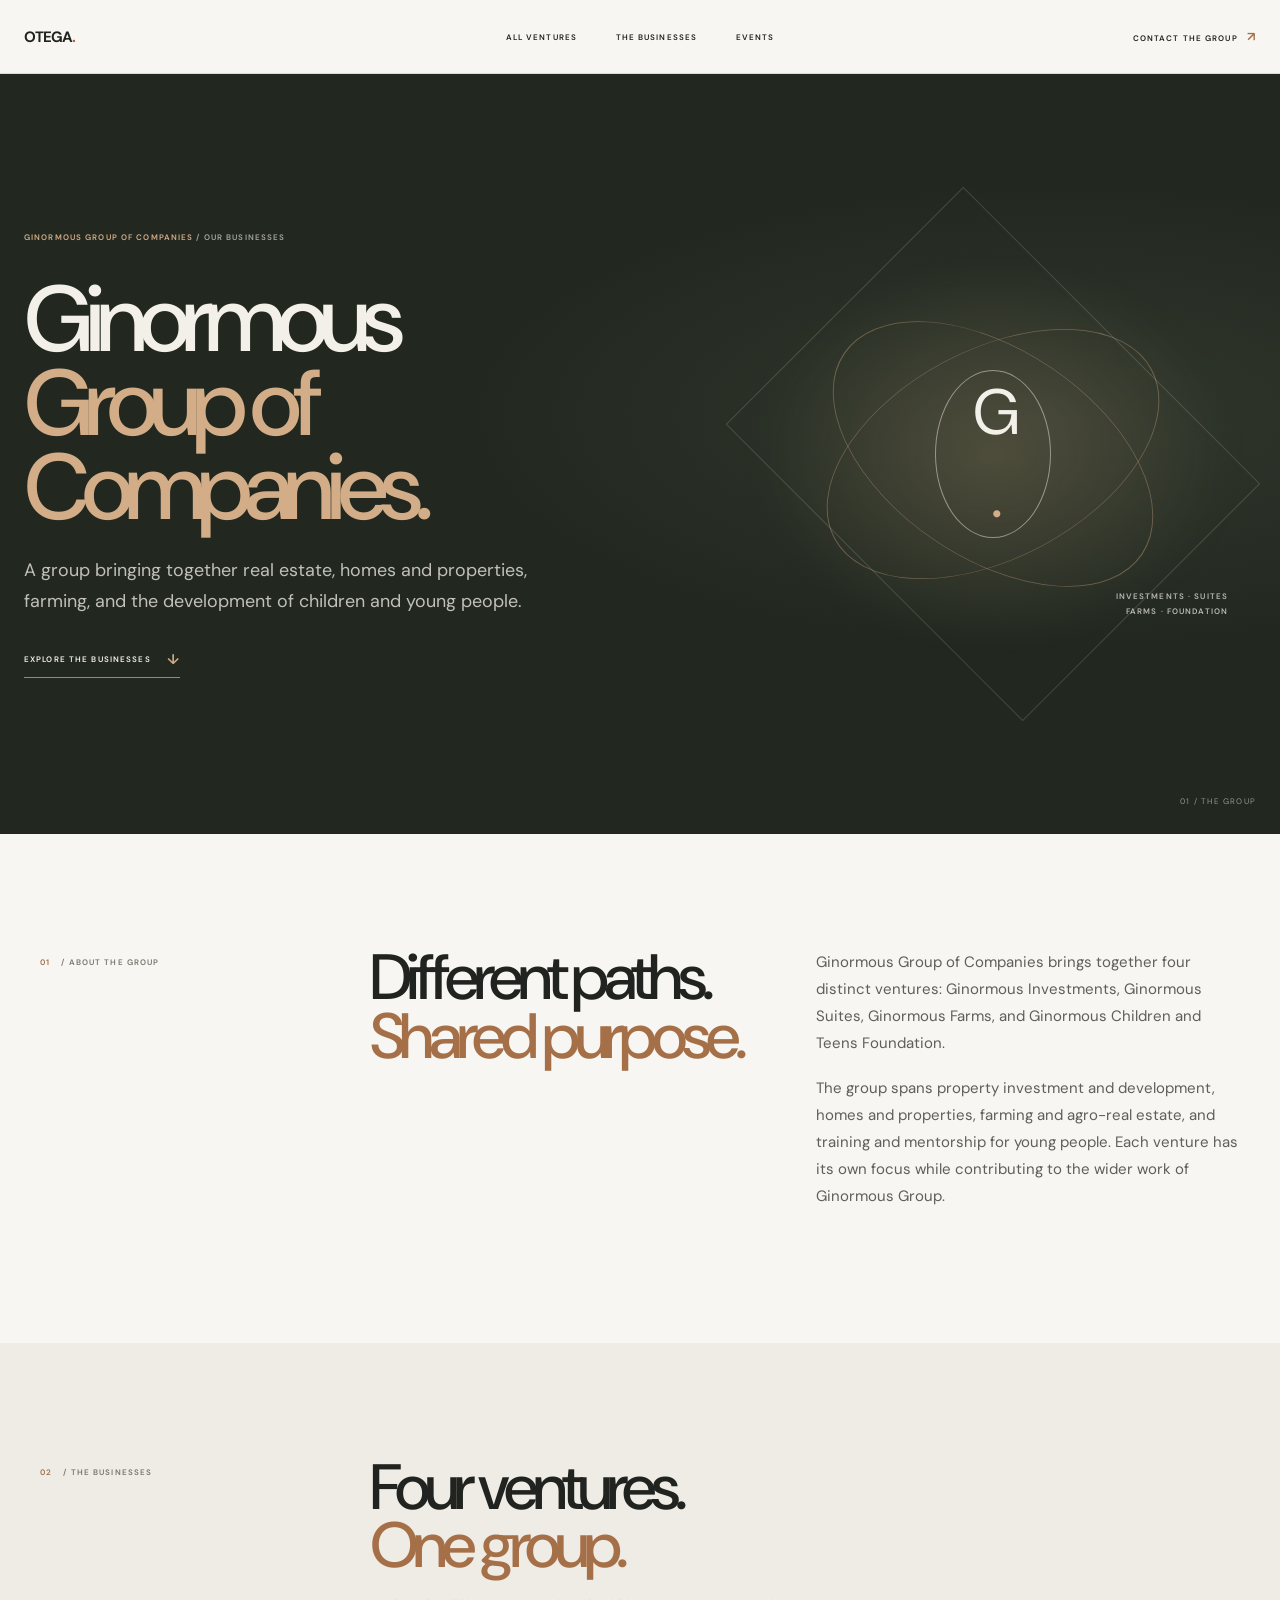
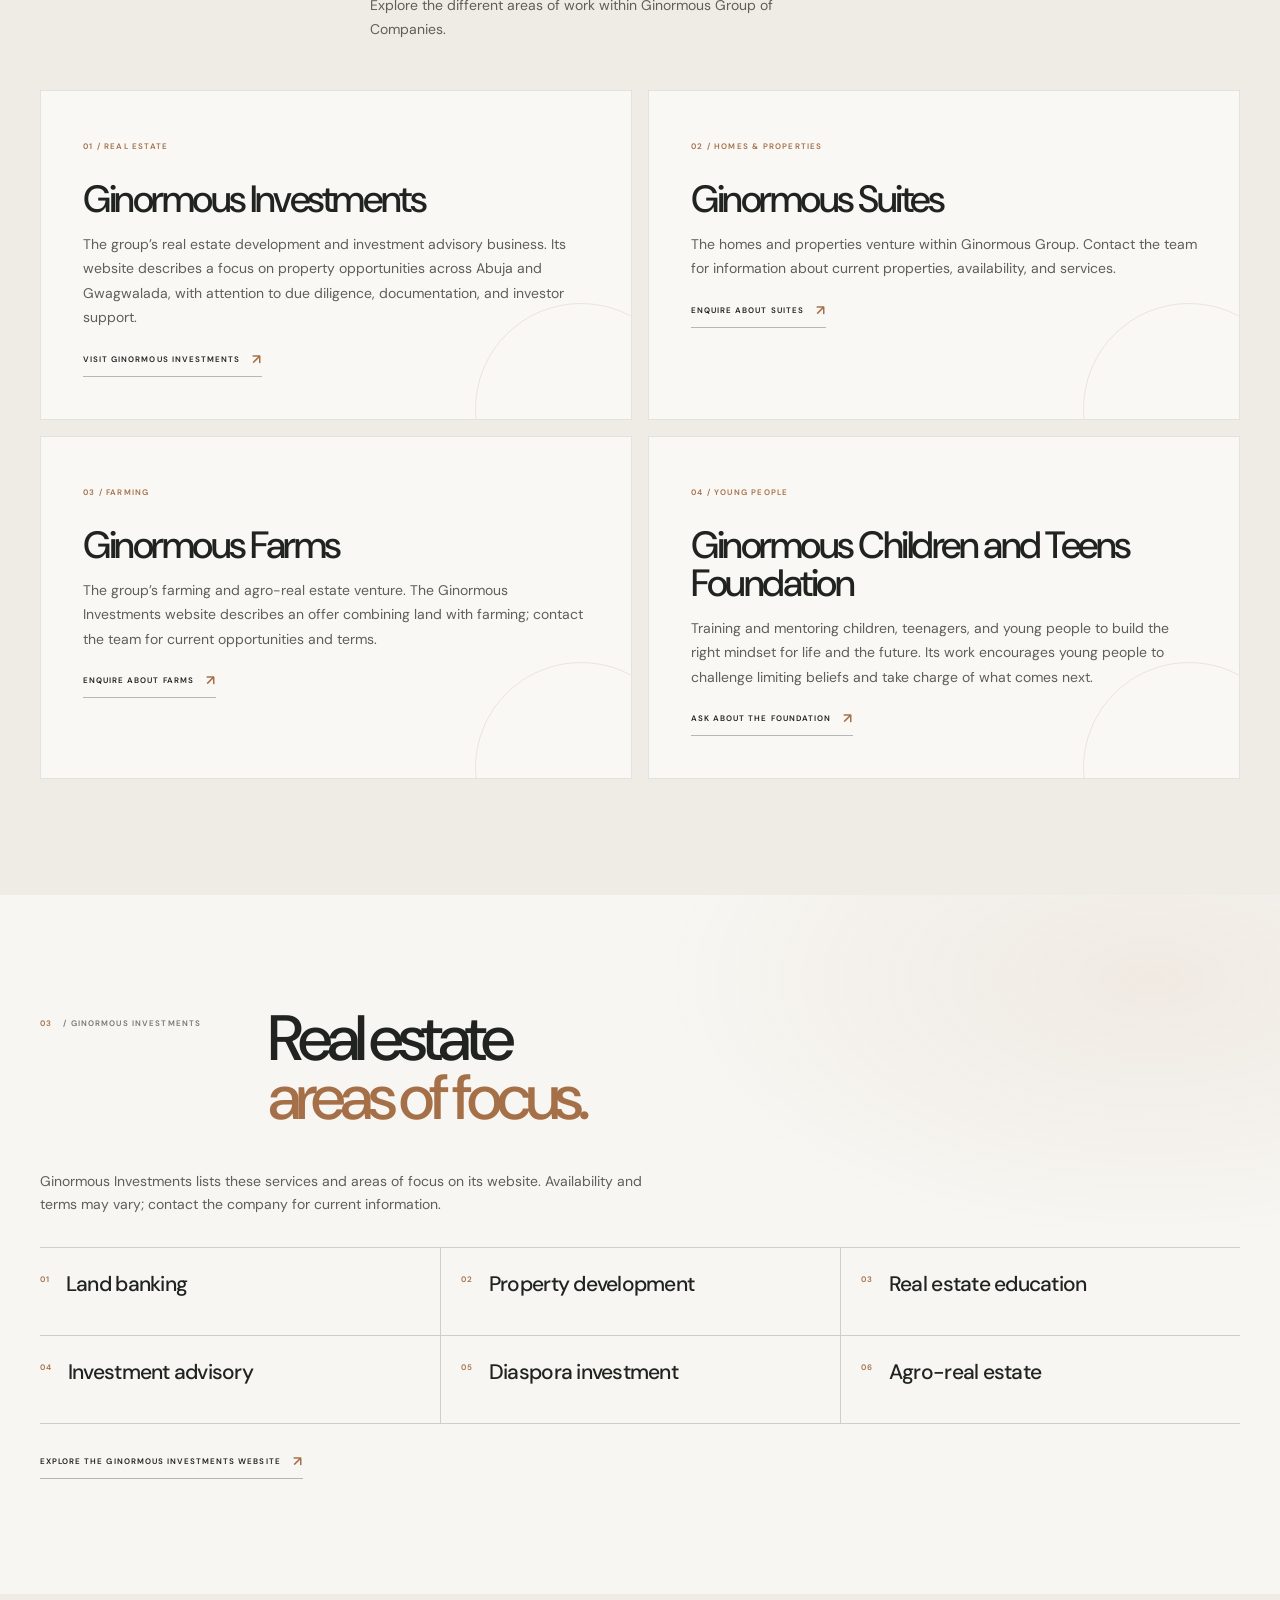
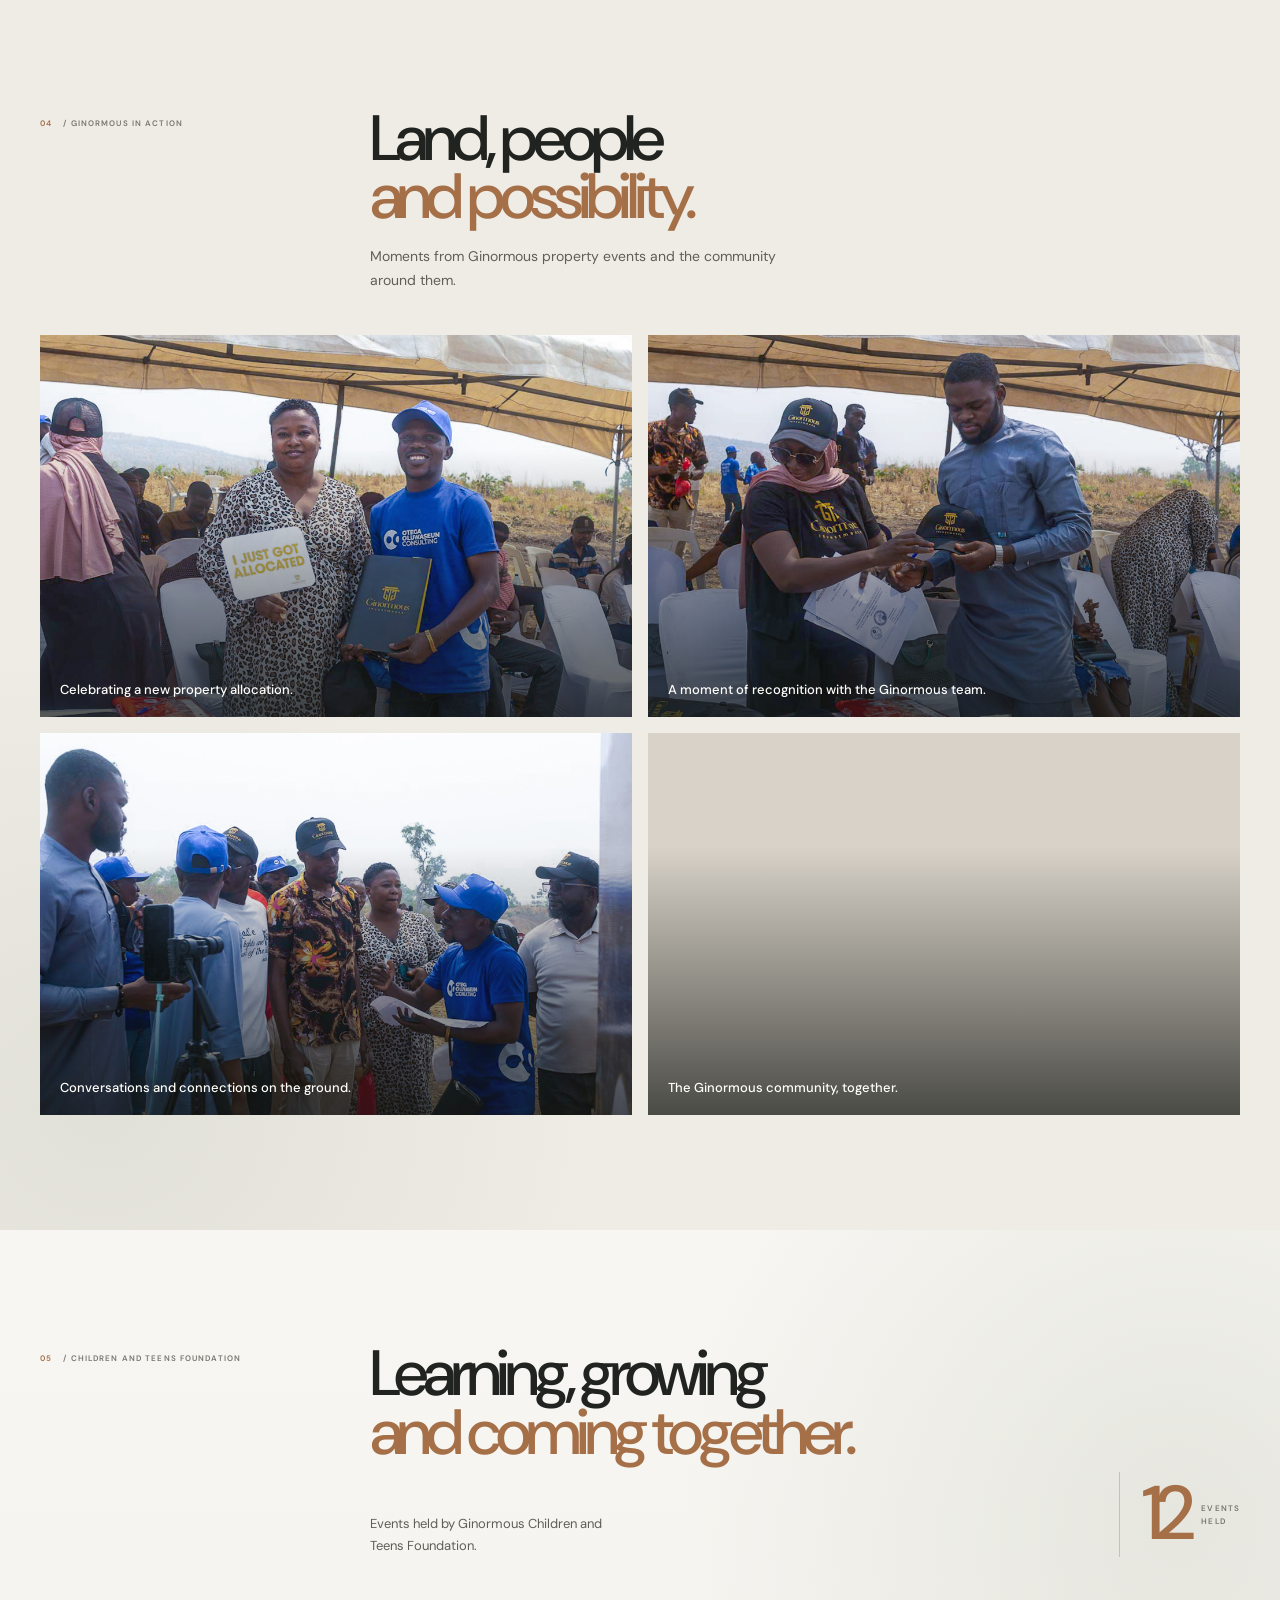
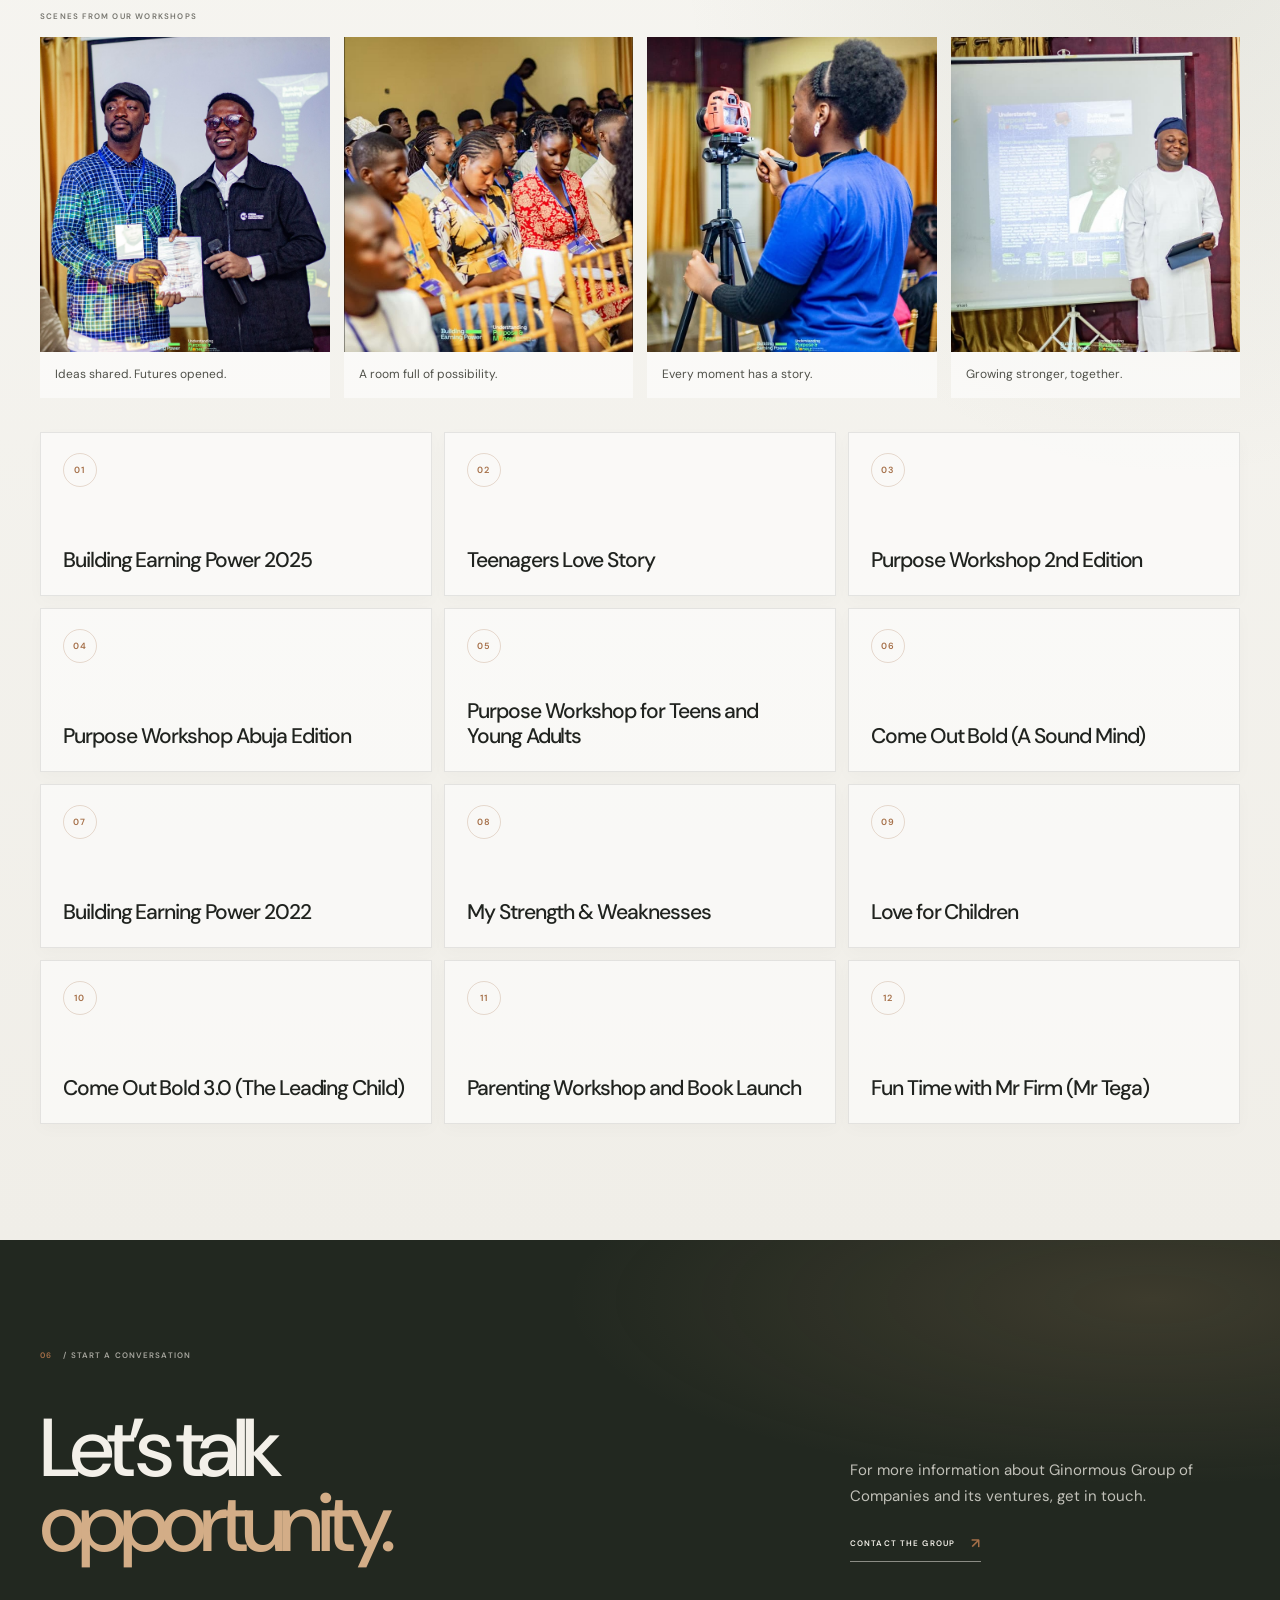
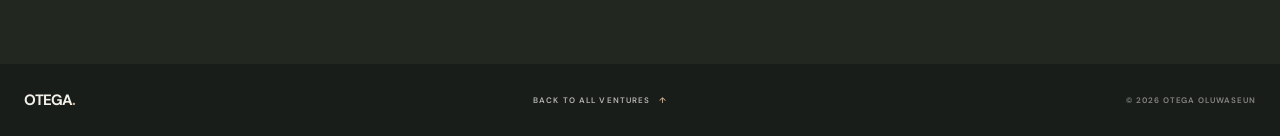
==== commit f9b5a6f6: "Add photo galleries across portfolio site Co-authored-by: Copilot <223556219+Copilot@users.noreply.g" ====
--- a/ginormous-group.html
+++ b/ginormous-group.html
@@ -157,9 +157,57 @@
         </a>
       </section>
 
+      <section class="detail-services-section ginormous-field-section" aria-labelledby="ginormous-field-title">
+        <header class="group-business-heading" data-reveal>
+          <p class="detail-section-label"><span>04</span> / GINORMOUS IN ACTION</p>
+          <div>
+            <h2 id="ginormous-field-title">Land, people<br /><span>and possibility.</span></h2>
+            <p>Moments from Ginormous property events and the community around them.</p>
+          </div>
+        </header>
+        <div class="ginormous-gallery" aria-label="Photos from Ginormous property events">
+          <figure data-reveal>
+            <img
+              src="ot_images/Ginormous/XCM_0721.jpg"
+              alt="A woman holds an allocation sign beside a Ginormous representative at an outdoor event."
+              loading="lazy"
+              decoding="async"
+            />
+            <figcaption>Celebrating a new property allocation.</figcaption>
+          </figure>
+          <figure data-reveal>
+            <img
+              src="ot_images/Ginormous/XCM_0731.jpg"
+              alt="A Ginormous representative presents a branded cap to a guest."
+              loading="lazy"
+              decoding="async"
+            />
+            <figcaption>A moment of recognition with the Ginormous team.</figcaption>
+          </figure>
+          <figure data-reveal>
+            <img
+              src="ot_images/Ginormous/XCM_0790.jpg"
+              alt="Ginormous representatives and attendees gather outdoors at a property event."
+              loading="lazy"
+              decoding="async"
+            />
+            <figcaption>Conversations and connections on the ground.</figcaption>
+          </figure>
+          <figure data-reveal>
+            <img
+              src="ot_images/Ginormous/XCM_0908.jpg"
+              alt="A group of attendees and Ginormous team members pose together at an outdoor event."
+              loading="lazy"
+              decoding="async"
+            />
+            <figcaption>The Ginormous community, together.</figcaption>
+          </figure>
+        </div>
+      </section>
+
       <section class="foundation-events-section" id="foundation-events" aria-labelledby="foundation-events-title">
         <header class="foundation-events-heading" data-reveal>
-          <p class="detail-section-label"><span>04</span> / CHILDREN AND TEENS FOUNDATION</p>
+          <p class="detail-section-label"><span>05</span> / CHILDREN AND TEENS FOUNDATION</p>
           <div class="foundation-events-title-block">
             <h2 id="foundation-events-title">Learning, growing<br /><span>and coming together.</span></h2>
             <p>Events held by Ginormous Children and Teens Foundation.</p>
@@ -169,6 +217,45 @@
             </div>
           </div>
         </header>
+        <div class="foundation-gallery" aria-label="Photos from Foundation workshops and events">
+          <p class="foundation-gallery-label" data-reveal>SCENES FROM OUR WORKSHOPS</p>
+          <figure data-reveal>
+            <img
+              src="images/moments/building-earning-power-workshop.jpg"
+              alt="A speaker addressing young people at a Building Earning Power workshop."
+              loading="lazy"
+              decoding="async"
+            />
+            <figcaption>Ideas shared. Futures opened.</figcaption>
+          </figure>
+          <figure data-reveal>
+            <img
+              src="images/moments/building-earning-power-young-people.jpg"
+              alt="Young people gathered to take part in a Foundation workshop."
+              loading="lazy"
+              decoding="async"
+            />
+            <figcaption>A room full of possibility.</figcaption>
+          </figure>
+          <figure data-reveal>
+            <img
+              src="images/moments/building-earning-power-behind-scenes.jpg"
+              alt="A team member filming a Foundation workshop."
+              loading="lazy"
+              decoding="async"
+            />
+            <figcaption>Every moment has a story.</figcaption>
+          </figure>
+          <figure data-reveal>
+            <img
+              src="images/moments/building-earning-power-community.jpg"
+              alt="Foundation event guests sharing a moment together."
+              loading="lazy"
+              decoding="async"
+            />
+            <figcaption>Growing stronger, together.</figcaption>
+          </figure>
+        </div>
         <ol class="foundation-events-list">
           <li data-reveal><span>01</span><h3>Building Earning Power 2025</h3></li>
           <li data-reveal><span>02</span><h3>Teenagers Love Story</h3></li>
@@ -186,7 +273,7 @@
       </section>
 
       <section class="detail-cta" aria-labelledby="group-cta-title">
-        <p class="detail-section-label" data-reveal><span>05</span> / START A CONVERSATION</p>
+        <p class="detail-section-label" data-reveal><span>06</span> / START A CONVERSATION</p>
         <div class="detail-cta-row" data-reveal>
           <h2 id="group-cta-title">Let’s talk<br /><span>opportunity.</span></h2>
           <div>
--- a/styles.css
+++ b/styles.css
@@ -802,6 +802,88 @@
   gap: 18px;
 }
 
+.mission-visuals {
+  display: grid;
+  grid-template-columns: repeat(12, minmax(0, 1fr));
+  grid-template-rows: repeat(2, clamp(190px, 22vw, 290px));
+  gap: 14px;
+  margin-top: 30px;
+}
+
+.mission-visual-card {
+  position: relative;
+  min-width: 0;
+  min-height: 0;
+  margin: 0;
+  overflow: hidden;
+  background: #d8d2c8;
+  box-shadow: 0 12px 28px rgba(32, 35, 31, 0.08);
+}
+
+.mission-visual-card--wide {
+  grid-column: 1 / span 5;
+  grid-row: 1 / span 2;
+}
+
+.mission-visual-card:nth-child(2) {
+  grid-column: 6 / span 4;
+  grid-row: 1;
+}
+
+.mission-visual-card:nth-child(3) {
+  grid-column: 10 / span 3;
+  grid-row: 1;
+}
+
+.mission-visual-card:nth-child(4) {
+  grid-column: 6 / span 3;
+  grid-row: 2;
+}
+
+.mission-visual-card--tall {
+  grid-column: 9 / span 4;
+  grid-row: 2;
+}
+
+.mission-visual-card::after {
+  position: absolute;
+  inset: 0;
+  background: linear-gradient(
+    180deg,
+    rgba(20, 23, 19, 0.02) 28%,
+    rgba(20, 23, 19, 0.72) 100%
+  );
+  content: "";
+  pointer-events: none;
+}
+
+.mission-visual-card img {
+  display: block;
+  width: 100%;
+  height: 100%;
+  object-fit: cover;
+  transition:
+    transform 700ms var(--ease-out),
+    filter 500ms ease;
+}
+
+.mission-visual-card:hover img {
+  transform: scale(1.045);
+  filter: saturate(1.06);
+}
+
+.mission-visual-card figcaption {
+  position: absolute;
+  right: 18px;
+  bottom: 16px;
+  left: 18px;
+  z-index: 1;
+  color: #fffdf9;
+  font-size: 8px;
+  font-weight: 600;
+  letter-spacing: 0.16em;
+}
+
 .mission-card {
   position: relative;
   display: flex;
@@ -1134,6 +1216,74 @@
   gap: 18px;
 }
 
+.venture-photo-gallery {
+  display: grid;
+  grid-template-columns: repeat(2, minmax(0, 1fr));
+  gap: 14px;
+  margin-top: 40px;
+}
+
+.venture-photo-kicker {
+  grid-column: 1 / -1;
+  margin: 0 0 2px;
+  color: var(--ventures-muted);
+  font-size: 8px;
+  font-weight: 600;
+  letter-spacing: 0.15em;
+}
+
+.venture-photo-card {
+  position: relative;
+  min-width: 0;
+  margin: 0;
+  overflow: hidden;
+  border: 1px solid rgba(32, 35, 31, 0.1);
+  border-radius: 6px;
+  background: #d8d2c8;
+  box-shadow: 0 16px 38px rgba(32, 35, 31, 0.12);
+}
+
+.venture-photo-card::after {
+  position: absolute;
+  inset: 30% 0 0;
+  background: linear-gradient(transparent, rgba(20, 23, 19, 0.72));
+  content: "";
+  pointer-events: none;
+}
+
+.venture-photo-card img {
+  display: block;
+  width: 100%;
+  aspect-ratio: 1.55;
+  object-fit: cover;
+  transition: transform 650ms var(--ease-out);
+}
+
+.venture-photo-card:hover img {
+  transform: scale(1.045);
+}
+
+.venture-photo-card figcaption {
+  position: absolute;
+  z-index: 1;
+  right: 20px;
+  bottom: 18px;
+  left: 20px;
+  color: #fffefa;
+  font-size: 15px;
+  font-weight: 500;
+  line-height: 1.3;
+}
+
+.venture-photo-card figcaption span {
+  display: block;
+  margin-bottom: 7px;
+  color: rgba(255, 254, 250, 0.76);
+  font-size: 7px;
+  font-weight: 600;
+  letter-spacing: 0.15em;
+}
+
 .venture-card {
   position: relative;
   display: flex;
@@ -1343,6 +1493,139 @@
 .social-links a:hover,
 .social-links a:focus-visible {
   color: var(--ventures-accent);
+}
+
+.moments-section {
+  padding: clamp(88px, 10vw, 144px) 24px;
+  color: #20231f;
+  background:
+    radial-gradient(ellipse at 4% 92%, rgba(116, 125, 101, 0.1), transparent 30%),
+    #eeece5;
+}
+
+.moments-inner {
+  width: min(100%, 1320px);
+  margin: 0 auto;
+}
+
+.moments-heading {
+  display: flex;
+  align-items: end;
+  justify-content: space-between;
+  gap: 48px;
+  margin-bottom: clamp(36px, 5vw, 64px);
+}
+
+.moments-kicker {
+  margin: 0 0 24px;
+  color: #77766f;
+  font-size: 9px;
+  font-weight: 600;
+  letter-spacing: 0.15em;
+}
+
+.moments-kicker span {
+  color: var(--accent-rust);
+}
+
+.moments-heading h2 {
+  margin: 0;
+  font-size: clamp(54px, 7.5vw, 96px);
+  font-weight: 500;
+  letter-spacing: -0.085em;
+  line-height: 0.86;
+}
+
+.moments-heading h2 span {
+  color: var(--accent-rust);
+}
+
+.moments-heading > p {
+  max-width: 350px;
+  margin: 0 0 4px;
+  color: #5f5e58;
+  font-size: 15px;
+  line-height: 1.7;
+}
+
+.moments-grid {
+  display: grid;
+  grid-template-columns: repeat(12, minmax(0, 1fr));
+  grid-template-rows: repeat(2, clamp(180px, 20vw, 270px));
+  gap: 14px;
+}
+
+.moment {
+  position: relative;
+  min-width: 0;
+  margin: 0;
+  overflow: hidden;
+  background: #d6d1c7;
+}
+
+.moment::after {
+  position: absolute;
+  inset: 30% 0 0;
+  background: linear-gradient(transparent, rgba(20, 23, 19, 0.76));
+  content: "";
+  pointer-events: none;
+}
+
+.moment img {
+  width: 100%;
+  height: 100%;
+  object-fit: cover;
+  transition: transform 650ms var(--ease-out);
+}
+
+.moment:hover img {
+  transform: scale(1.045);
+}
+
+.moment-feature {
+  grid-column: 1 / span 5;
+  grid-row: 1 / span 2;
+}
+
+.moment-audience {
+  grid-column: 6 / span 4;
+  grid-row: 1;
+}
+
+.moment-speakers {
+  grid-column: 10 / span 3;
+  grid-row: 1;
+}
+
+.moment-mentorship {
+  grid-column: 6 / span 3;
+  grid-row: 2;
+}
+
+.moment-youth {
+  grid-column: 9 / span 4;
+  grid-row: 2;
+}
+
+.moment figcaption {
+  position: absolute;
+  z-index: 1;
+  right: 18px;
+  bottom: 18px;
+  left: 18px;
+  color: #fffefa;
+  font-size: clamp(13px, 1.4vw, 17px);
+  font-weight: 500;
+  line-height: 1.25;
+}
+
+.moment figcaption span {
+  display: block;
+  margin-bottom: 8px;
+  color: rgba(255, 254, 250, 0.76);
+  font-size: 7px;
+  font-weight: 600;
+  letter-spacing: 0.14em;
 }
 
 .book-section {
@@ -2366,6 +2649,27 @@
     gap: 14px;
   }
 
+  .mission-visuals {
+    grid-template-columns: repeat(2, minmax(0, 1fr));
+    grid-template-rows: auto;
+  }
+
+  .mission-visual-card,
+  .mission-visual-card--wide,
+  .mission-visual-card--tall,
+  .mission-visual-card:nth-child(2),
+  .mission-visual-card:nth-child(3),
+  .mission-visual-card:nth-child(4) {
+    grid-column: auto;
+    grid-row: auto;
+    aspect-ratio: 0.95;
+  }
+
+  .mission-visual-card--wide {
+    grid-column: span 2;
+    aspect-ratio: 1.55;
+  }
+
   .mission-card {
     min-height: 300px;
     padding: 26px;
@@ -2540,6 +2844,23 @@
   .venture-cards {
     grid-template-columns: 1fr;
     gap: 14px;
+  }
+
+  .venture-photo-gallery {
+    grid-template-columns: 1fr;
+    gap: 12px;
+    margin-top: 24px;
+  }
+
+  .venture-photo-card img {
+    aspect-ratio: 1.45;
+  }
+
+  .venture-photo-card figcaption {
+    right: 14px;
+    bottom: 14px;
+    left: 14px;
+    font-size: 14px;
   }
 
   .venture-art,
@@ -2619,6 +2940,21 @@
     bottom: -3%;
     height: 118%;
     transform: translate(-50%, 0);
+  }
+
+  .mission-visuals {
+    grid-template-columns: 1fr;
+    grid-template-rows: auto;
+  }
+
+  .mission-visual-card,
+  .mission-visual-card--wide,
+  .mission-visual-card--tall,
+  .mission-visual-card:nth-child(2),
+  .mission-visual-card:nth-child(3),
+  .mission-visual-card:nth-child(4) {
+    grid-column: auto;
+    aspect-ratio: 1.35;
   }
 
   .portrait-card {
@@ -2759,3 +3095,71 @@
     transform: none;
   }
 }
+
+@media (max-width: 760px) {
+  .moments-section {
+    padding: 72px 20px;
+  }
+
+  .moments-heading {
+    align-items: flex-start;
+    flex-direction: column;
+    gap: 20px;
+  }
+
+  .moments-heading h2 {
+    font-size: clamp(54px, 13vw, 78px);
+  }
+
+  .moments-heading > p {
+    max-width: 440px;
+    font-size: 14px;
+  }
+
+  .moments-grid {
+    grid-template-columns: repeat(2, minmax(0, 1fr));
+    grid-template-rows: auto;
+    gap: 10px;
+  }
+
+  .moment,
+  .moment-feature,
+  .moment-audience,
+  .moment-speakers,
+  .moment-mentorship,
+  .moment-youth {
+    grid-column: auto;
+    grid-row: auto;
+    aspect-ratio: 0.88;
+  }
+
+  .moment-feature {
+    grid-column: 1 / -1;
+    aspect-ratio: 1.45;
+  }
+
+  .moment figcaption {
+    right: 12px;
+    bottom: 12px;
+    left: 12px;
+    font-size: 14px;
+  }
+}
+
+@media (max-width: 380px) {
+  .moments-section {
+    padding-right: 16px;
+    padding-left: 16px;
+  }
+
+  .moments-grid {
+    gap: 8px;
+  }
+
+  .moment figcaption {
+    right: 9px;
+    bottom: 9px;
+    left: 9px;
+    font-size: 12px;
+  }
+}
--- a/venture-pages.css
+++ b/venture-pages.css
@@ -437,6 +437,62 @@
   background:
     radial-gradient(ellipse at 90% 12%, rgba(165, 111, 72, 0.09), transparent 30%),
     #f7f6f2;
+}
+
+.ginormous-field-section {
+  background:
+    radial-gradient(ellipse at 8% 90%, rgba(116, 125, 101, 0.1), transparent 30%),
+    #eeece5;
+}
+
+.ginormous-field-section .group-business-heading {
+  margin-bottom: 42px;
+}
+
+.ginormous-gallery {
+  display: grid;
+  grid-template-columns: repeat(2, minmax(0, 1fr));
+  gap: 16px;
+}
+
+.ginormous-gallery figure {
+  position: relative;
+  min-width: 0;
+  margin: 0;
+  overflow: hidden;
+  background: #d8d2c8;
+}
+
+.ginormous-gallery figure::after {
+  position: absolute;
+  inset: 30% 0 0;
+  background: linear-gradient(transparent, rgba(20, 23, 19, 0.72));
+  content: "";
+  pointer-events: none;
+}
+
+.ginormous-gallery img {
+  display: block;
+  width: 100%;
+  aspect-ratio: 1.55;
+  object-fit: cover;
+  transition: transform 650ms var(--ease-out);
+}
+
+.ginormous-gallery figure:hover img {
+  transform: scale(1.045);
+}
+
+.ginormous-gallery figcaption {
+  position: absolute;
+  z-index: 1;
+  right: 20px;
+  bottom: 18px;
+  left: 20px;
+  color: #fffefa;
+  font-size: 13px;
+  font-weight: 500;
+  line-height: 1.35;
 }
 
 .group-business-section {
@@ -1018,6 +1074,47 @@
   padding-bottom: clamp(72px, 9vw, 112px);
 }
 
+.foundation-gallery {
+  display: grid;
+  grid-template-columns: repeat(4, minmax(0, 1fr));
+  gap: 14px;
+  margin: 0 0 34px;
+}
+
+.foundation-gallery-label {
+  grid-column: 1 / -1;
+  margin: 0 0 2px;
+  color: #77766f;
+  font-size: 8px;
+  font-weight: 600;
+  letter-spacing: 0.15em;
+}
+
+.foundation-gallery figure {
+  min-width: 0;
+  margin: 0;
+  overflow: hidden;
+  background: rgba(255, 255, 255, 0.56);
+}
+
+.foundation-gallery img {
+  width: 100%;
+  aspect-ratio: 0.92;
+  object-fit: cover;
+  transition: transform 650ms var(--ease-out);
+}
+
+.foundation-gallery figure:hover img {
+  transform: scale(1.045);
+}
+
+.foundation-gallery figcaption {
+  padding: 14px 15px 16px;
+  color: #4f5049;
+  font-size: 12px;
+  line-height: 1.4;
+}
+
 .detail-cta {
   padding: clamp(64px, 8vw, 104px) max(24px, calc((100% - 1200px) / 2));
   color: #f3f0e9;
@@ -1319,6 +1416,15 @@
     font-size: clamp(42px, 10vw, 60px);
   }
 
+  .ginormous-gallery {
+    grid-template-columns: 1fr;
+    gap: 12px;
+  }
+
+  .ginormous-gallery img {
+    aspect-ratio: 1.4;
+  }
+
   .group-venture-grid {
     grid-template-columns: 1fr;
     gap: 12px;
@@ -1613,3 +1719,14 @@
     transition: none;
   }
 }
+
+@media (max-width: 900px) {
+  .foundation-gallery {
+    grid-template-columns: repeat(2, minmax(0, 1fr));
+    gap: 12px;
+  }
+
+  .foundation-gallery img {
+    aspect-ratio: 1.08;
+  }
+}
